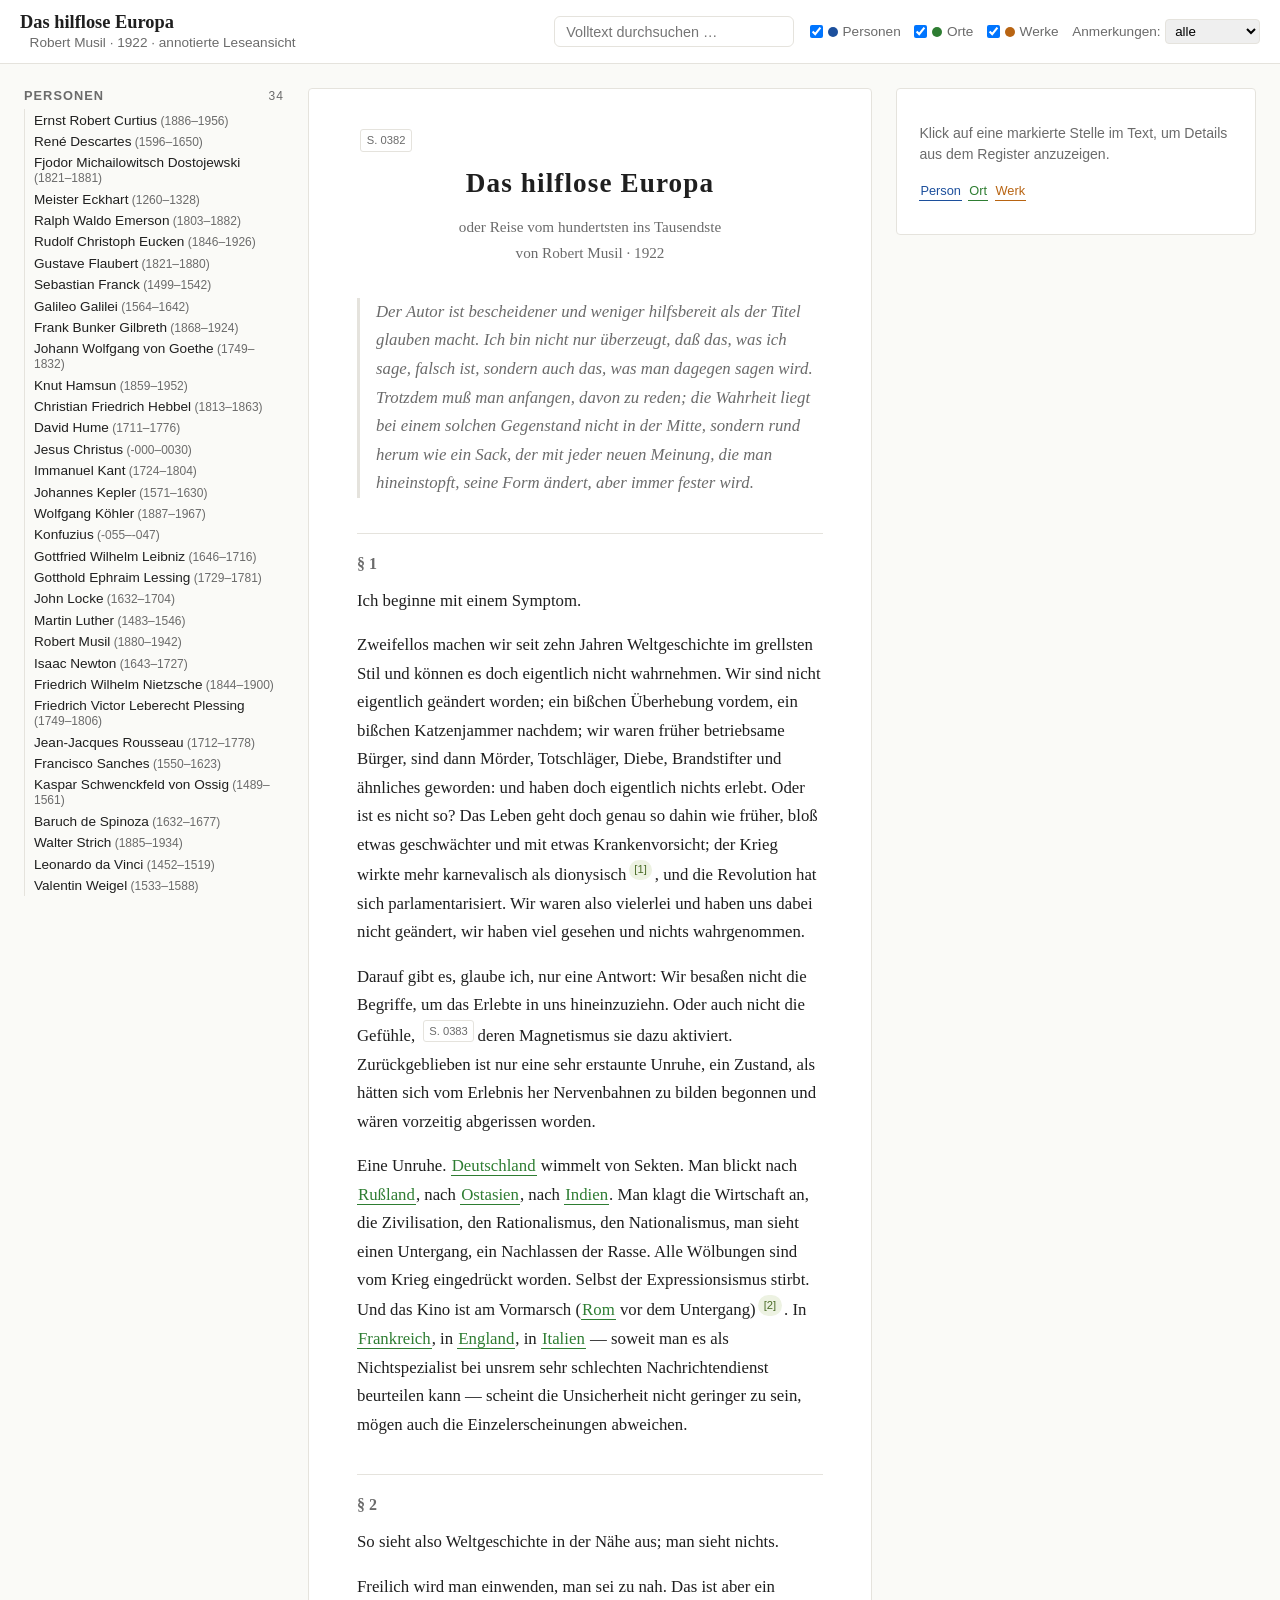
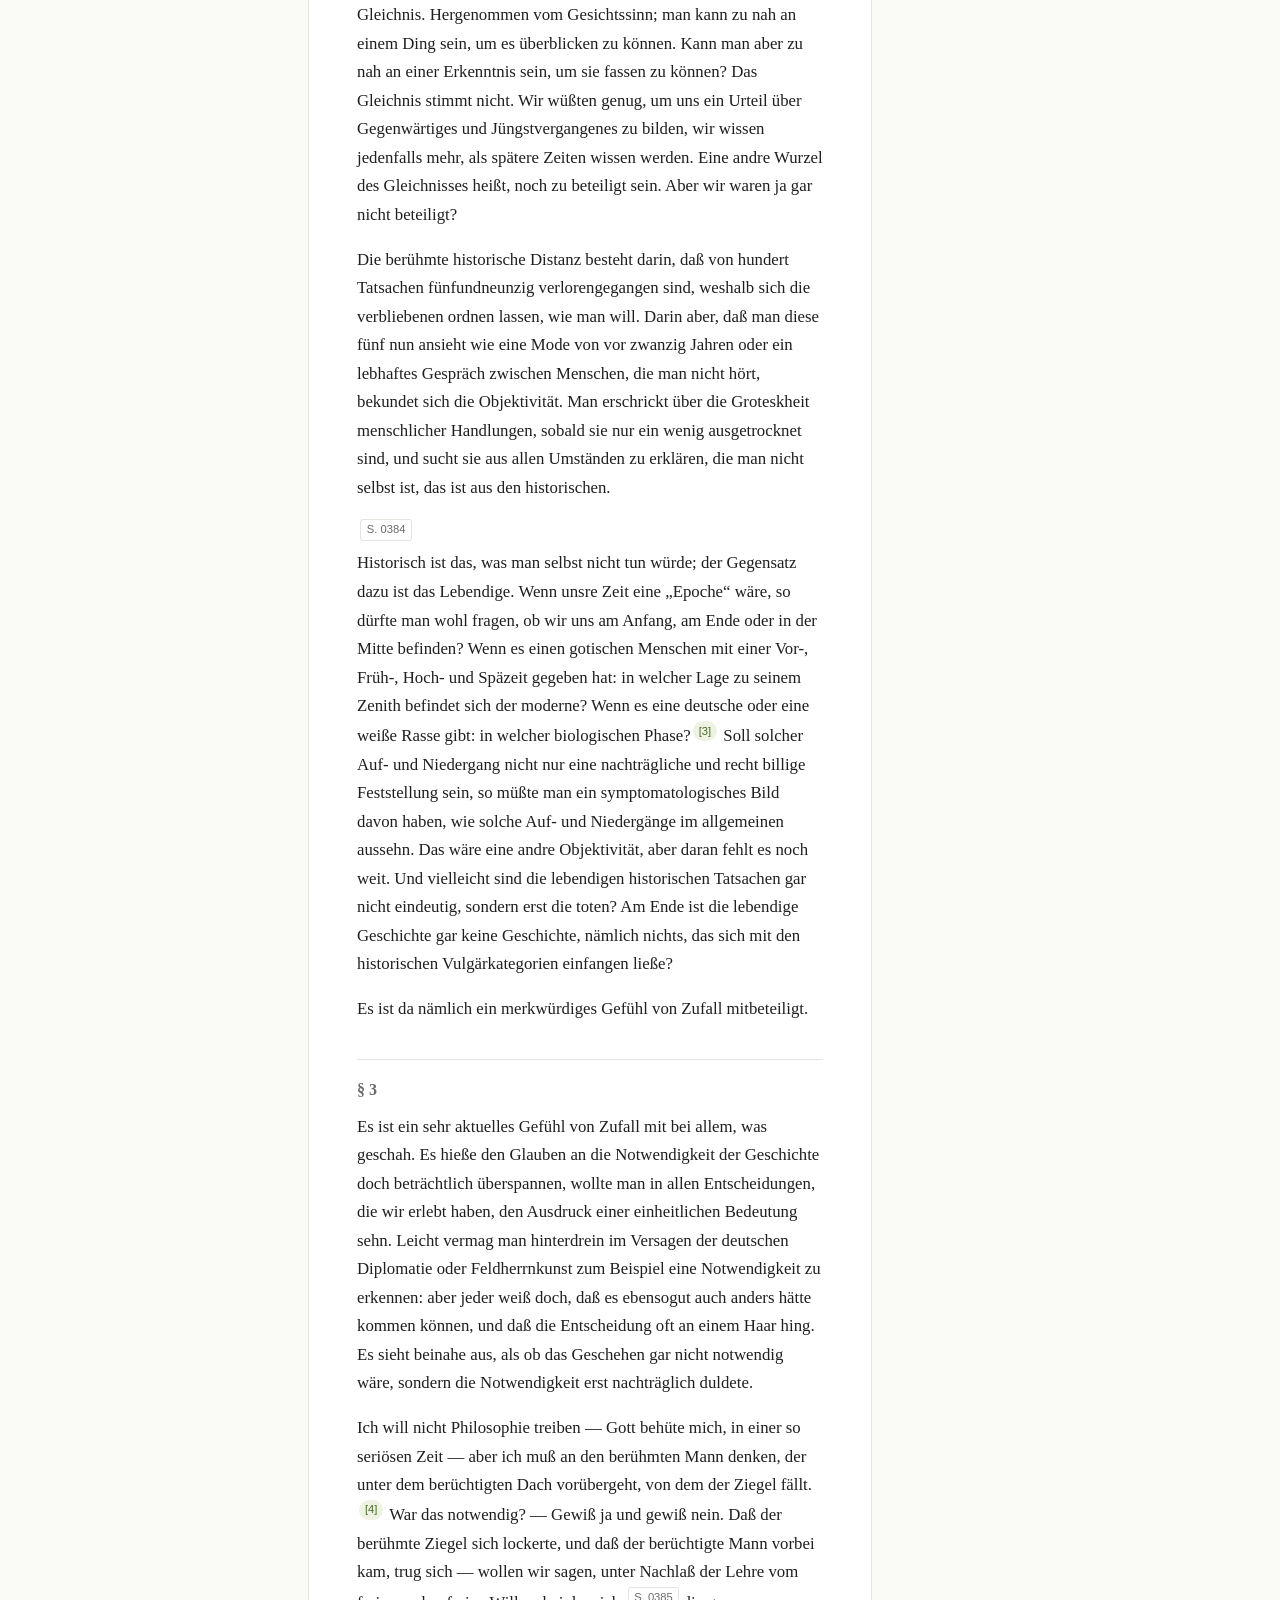
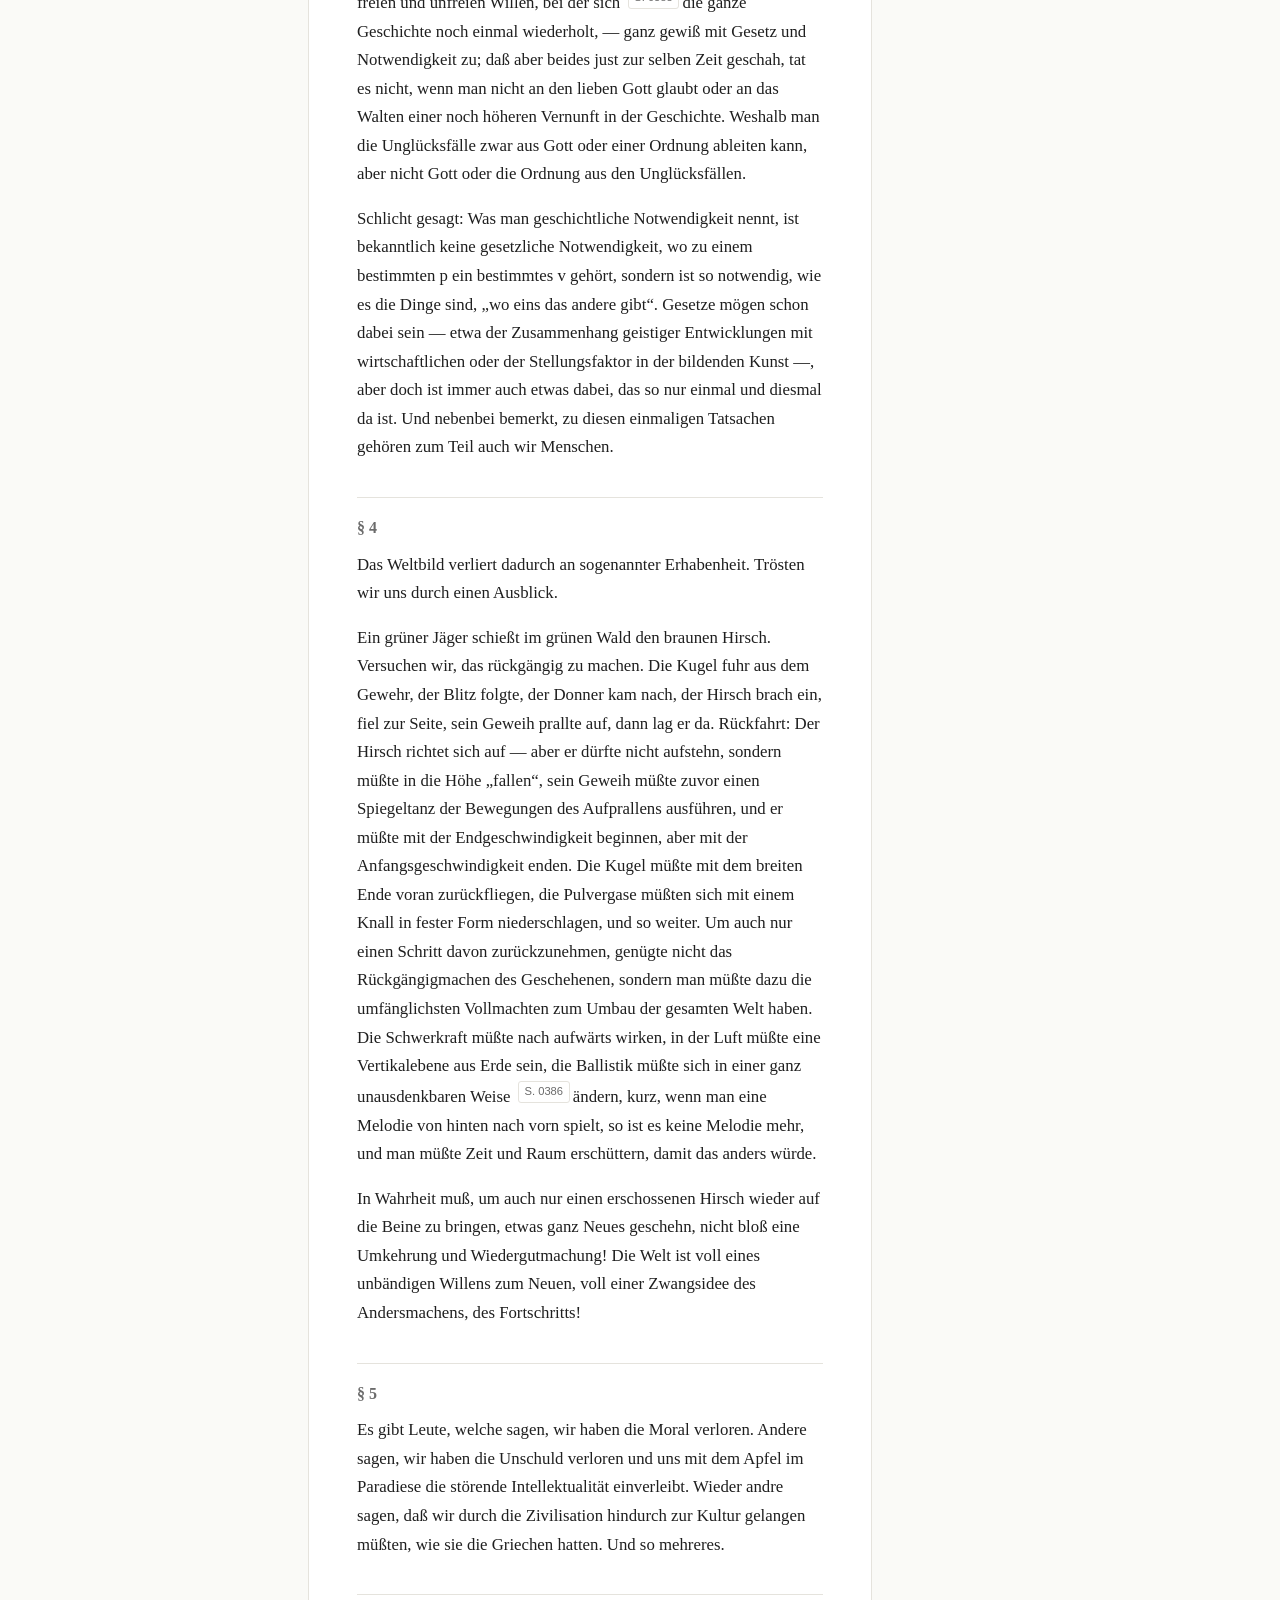
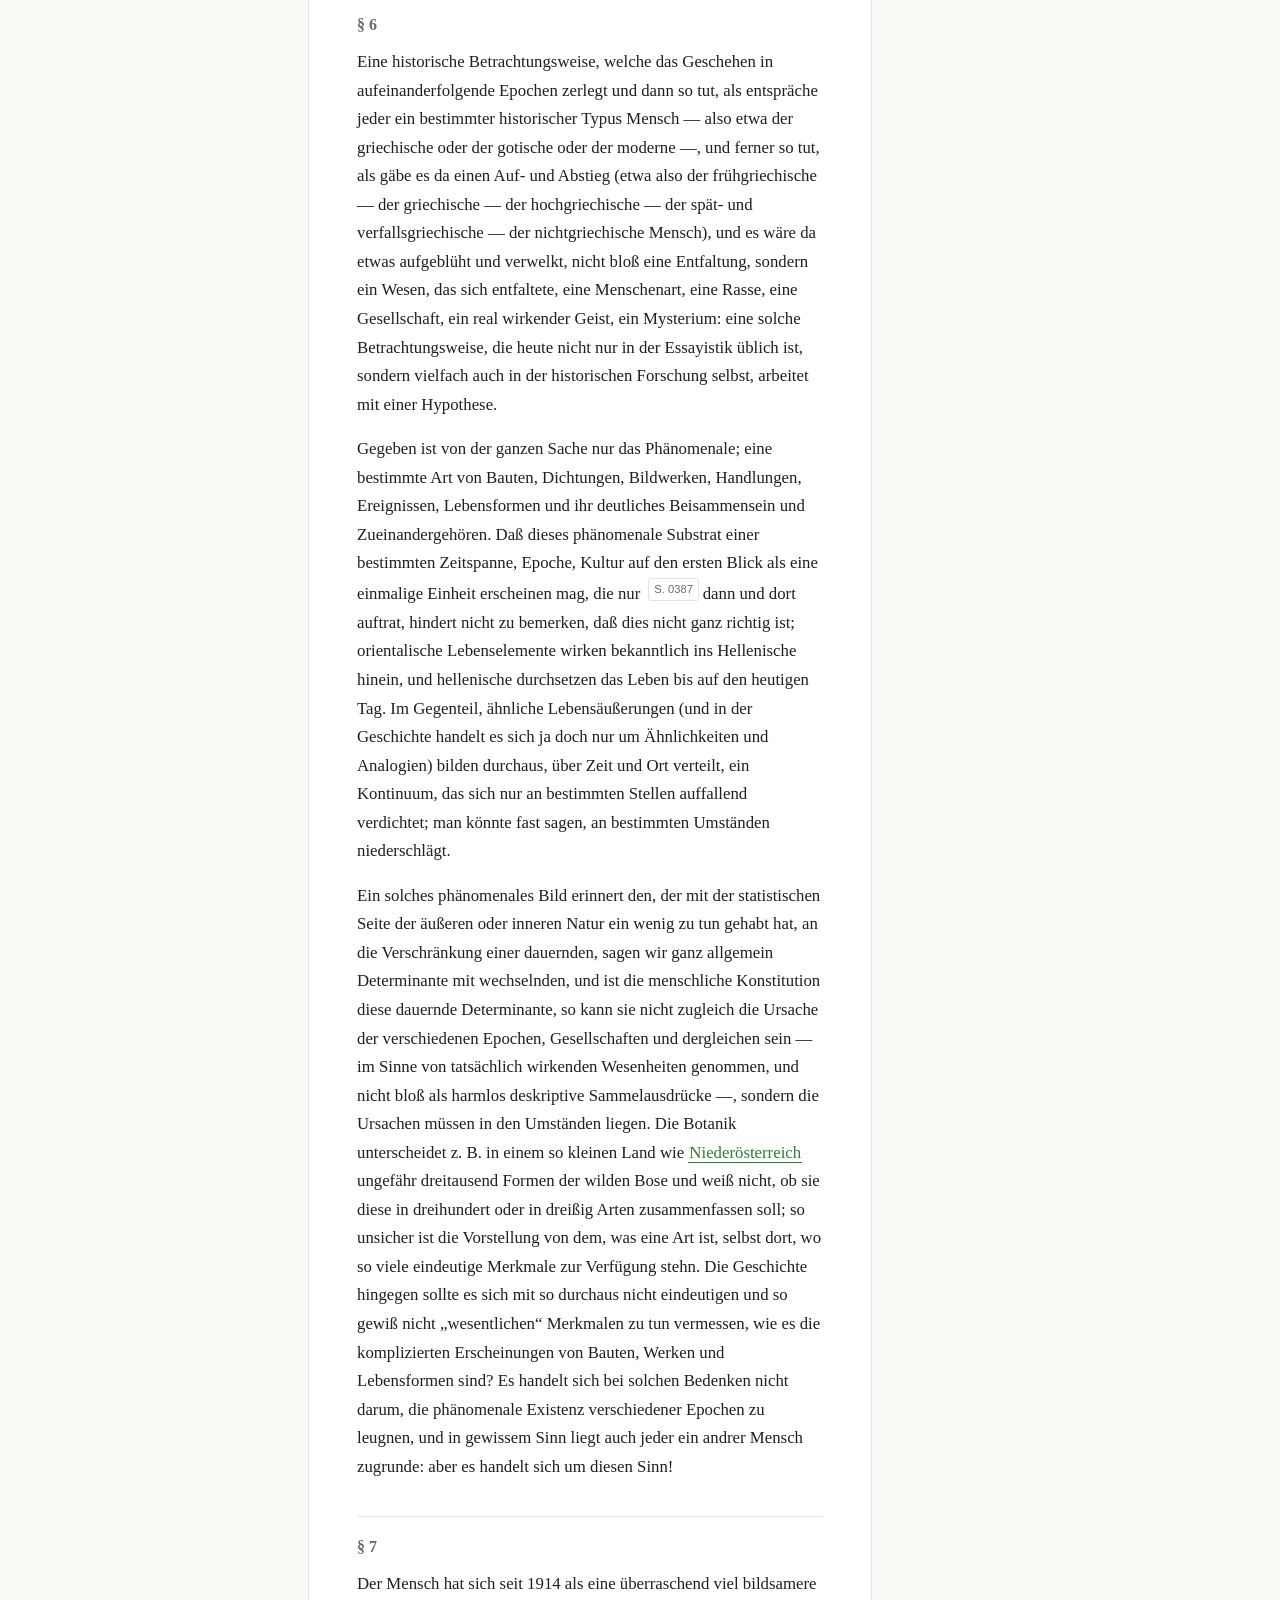
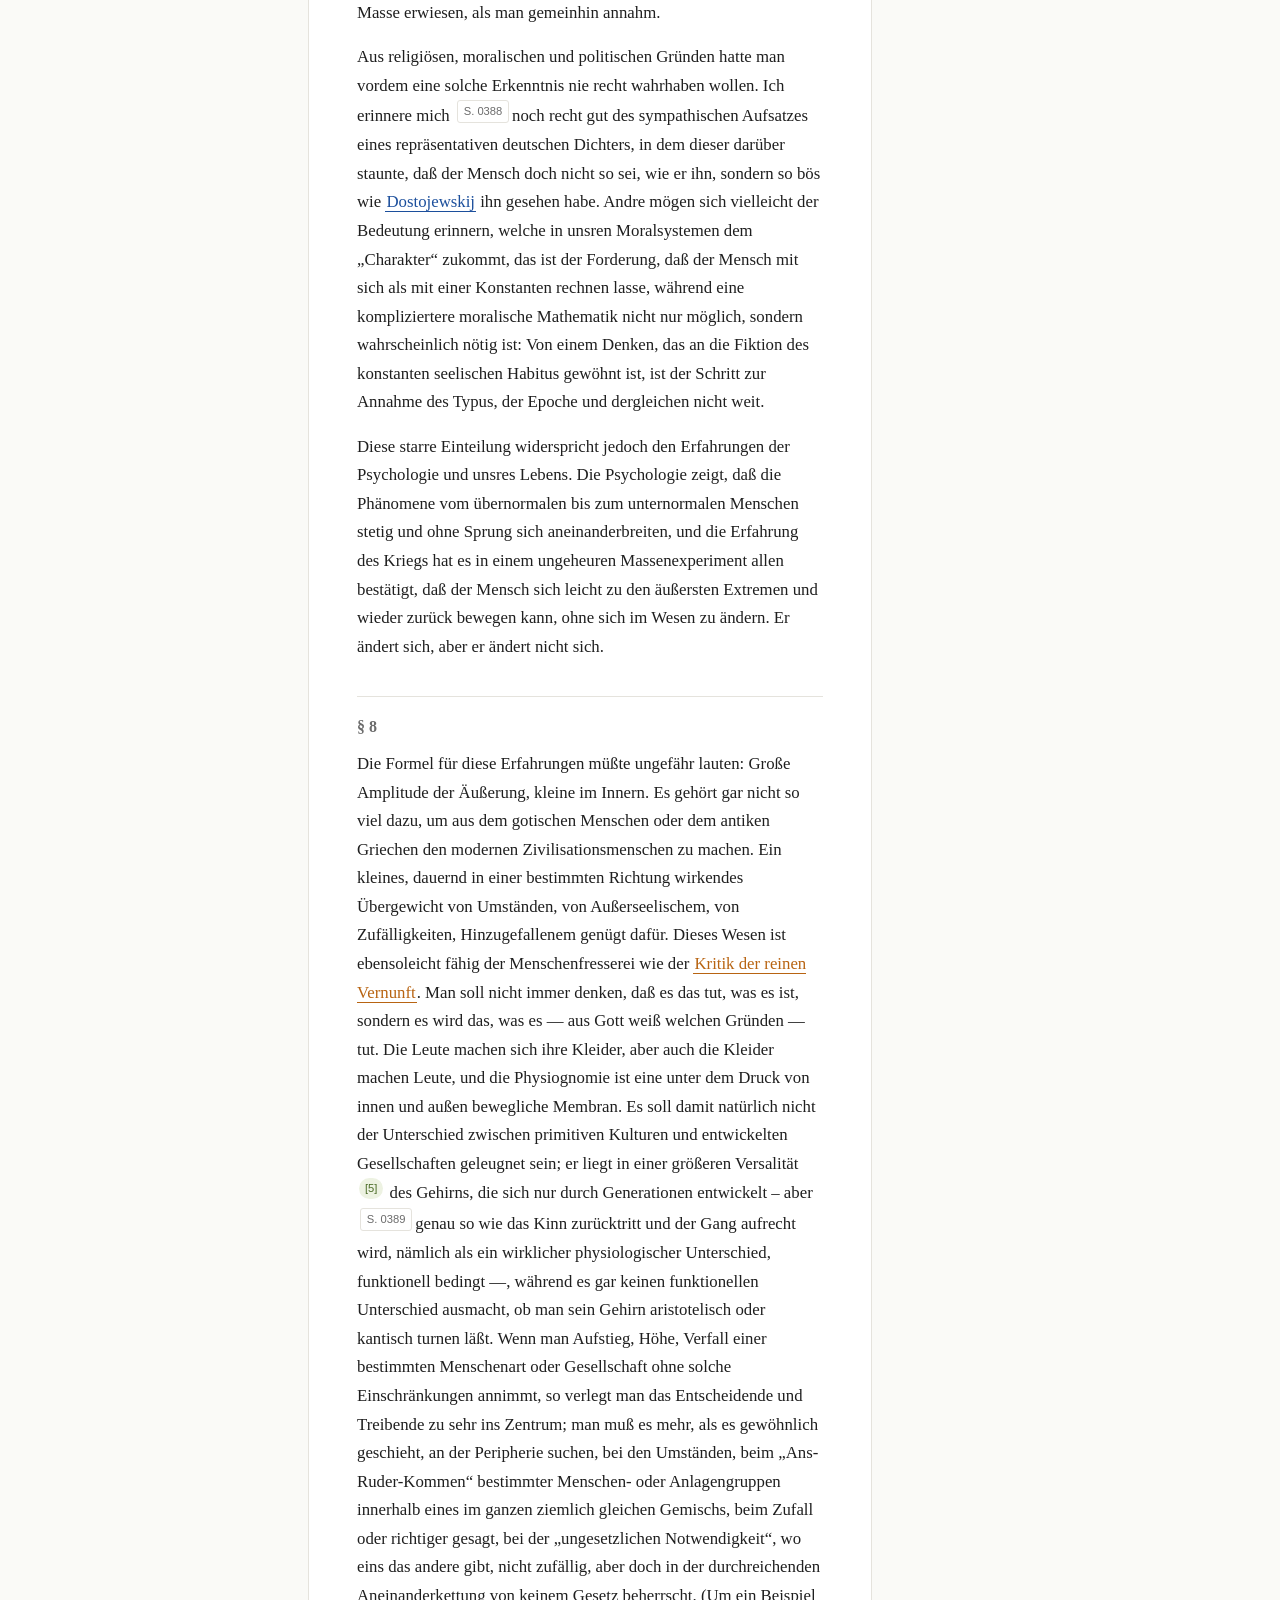
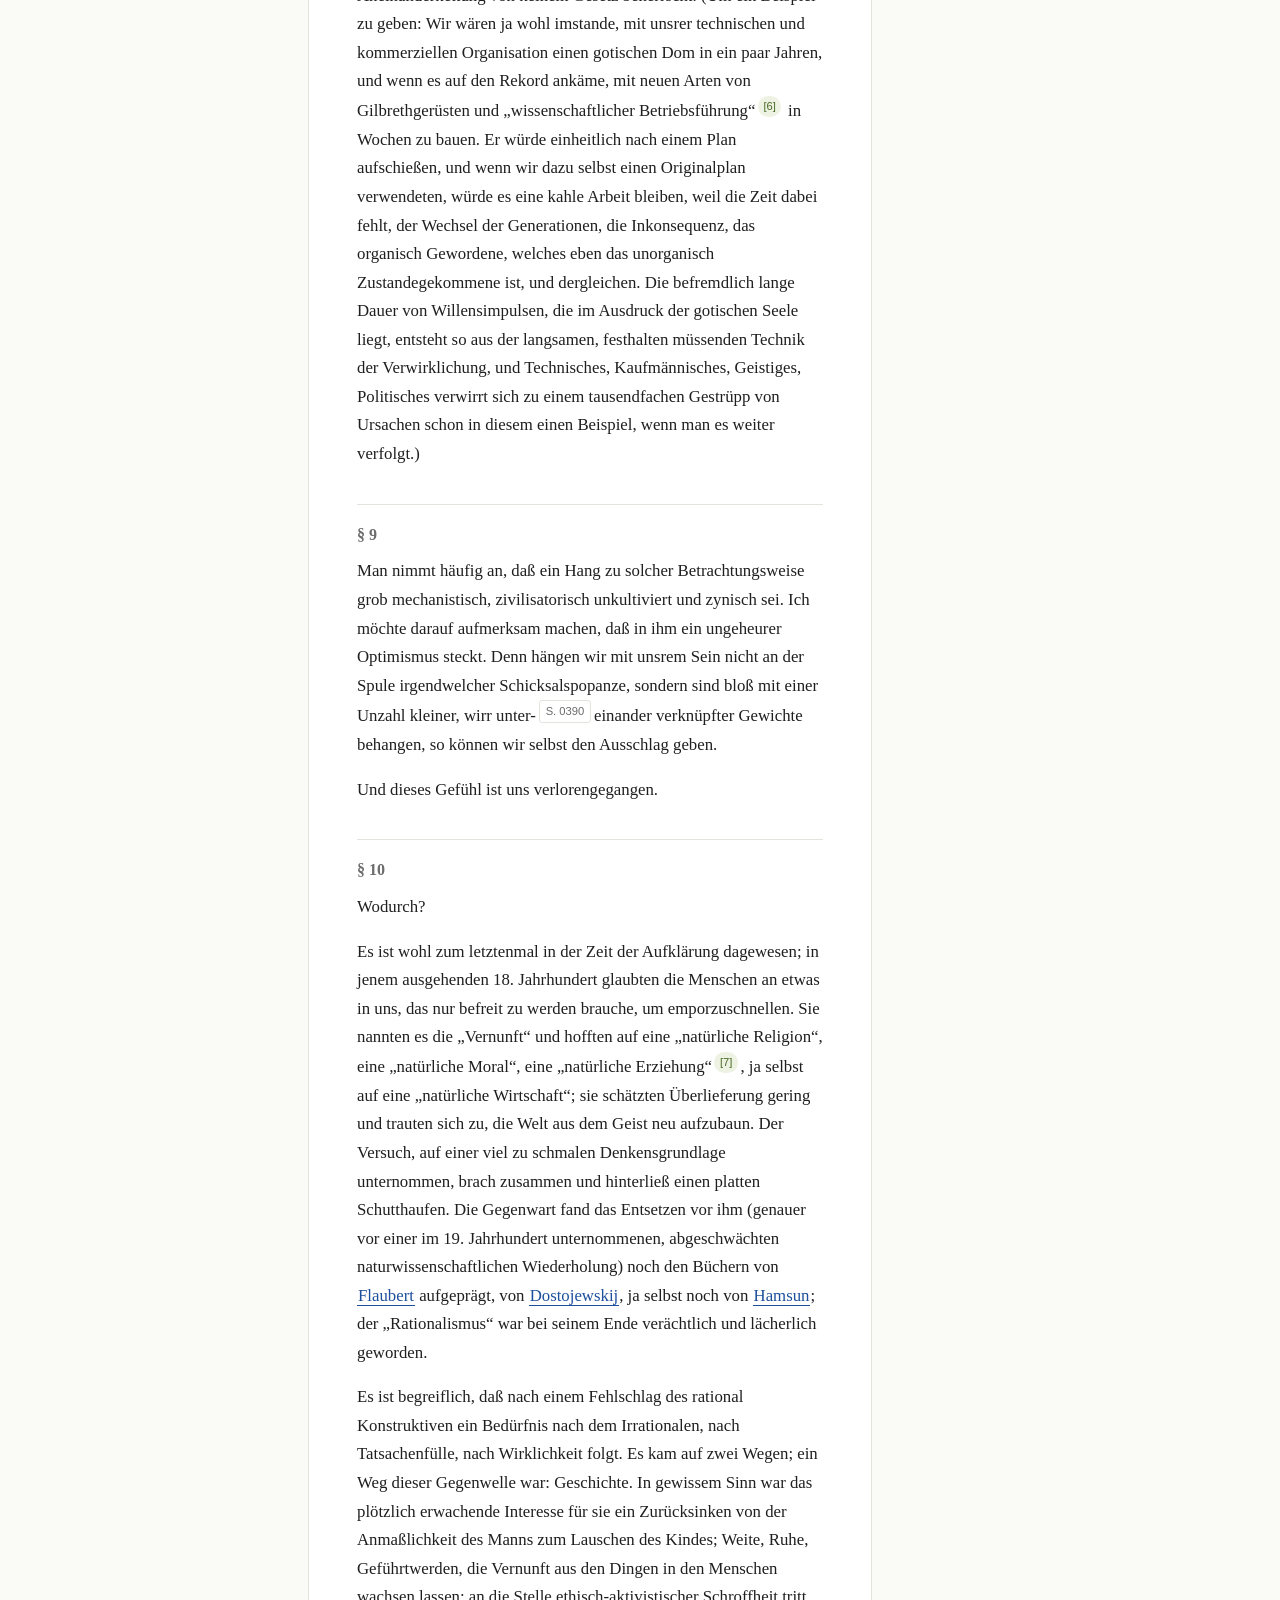
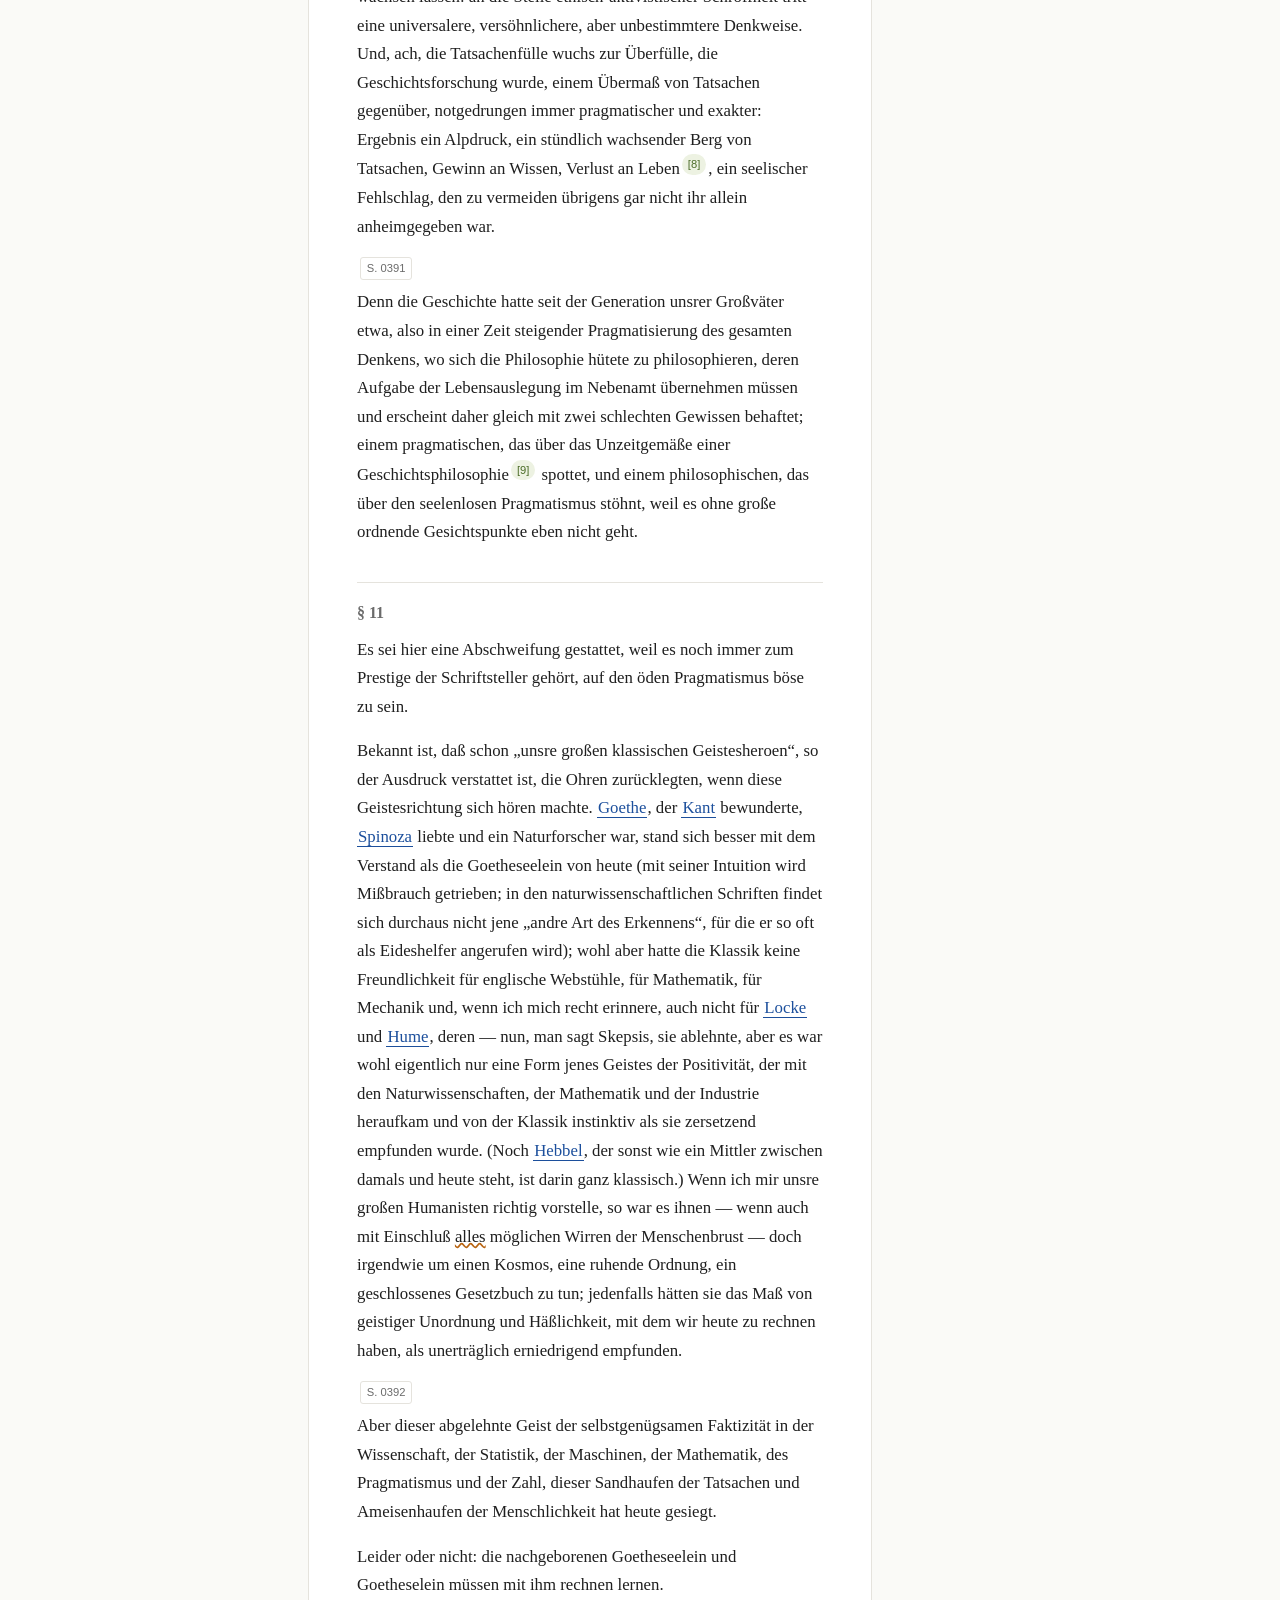
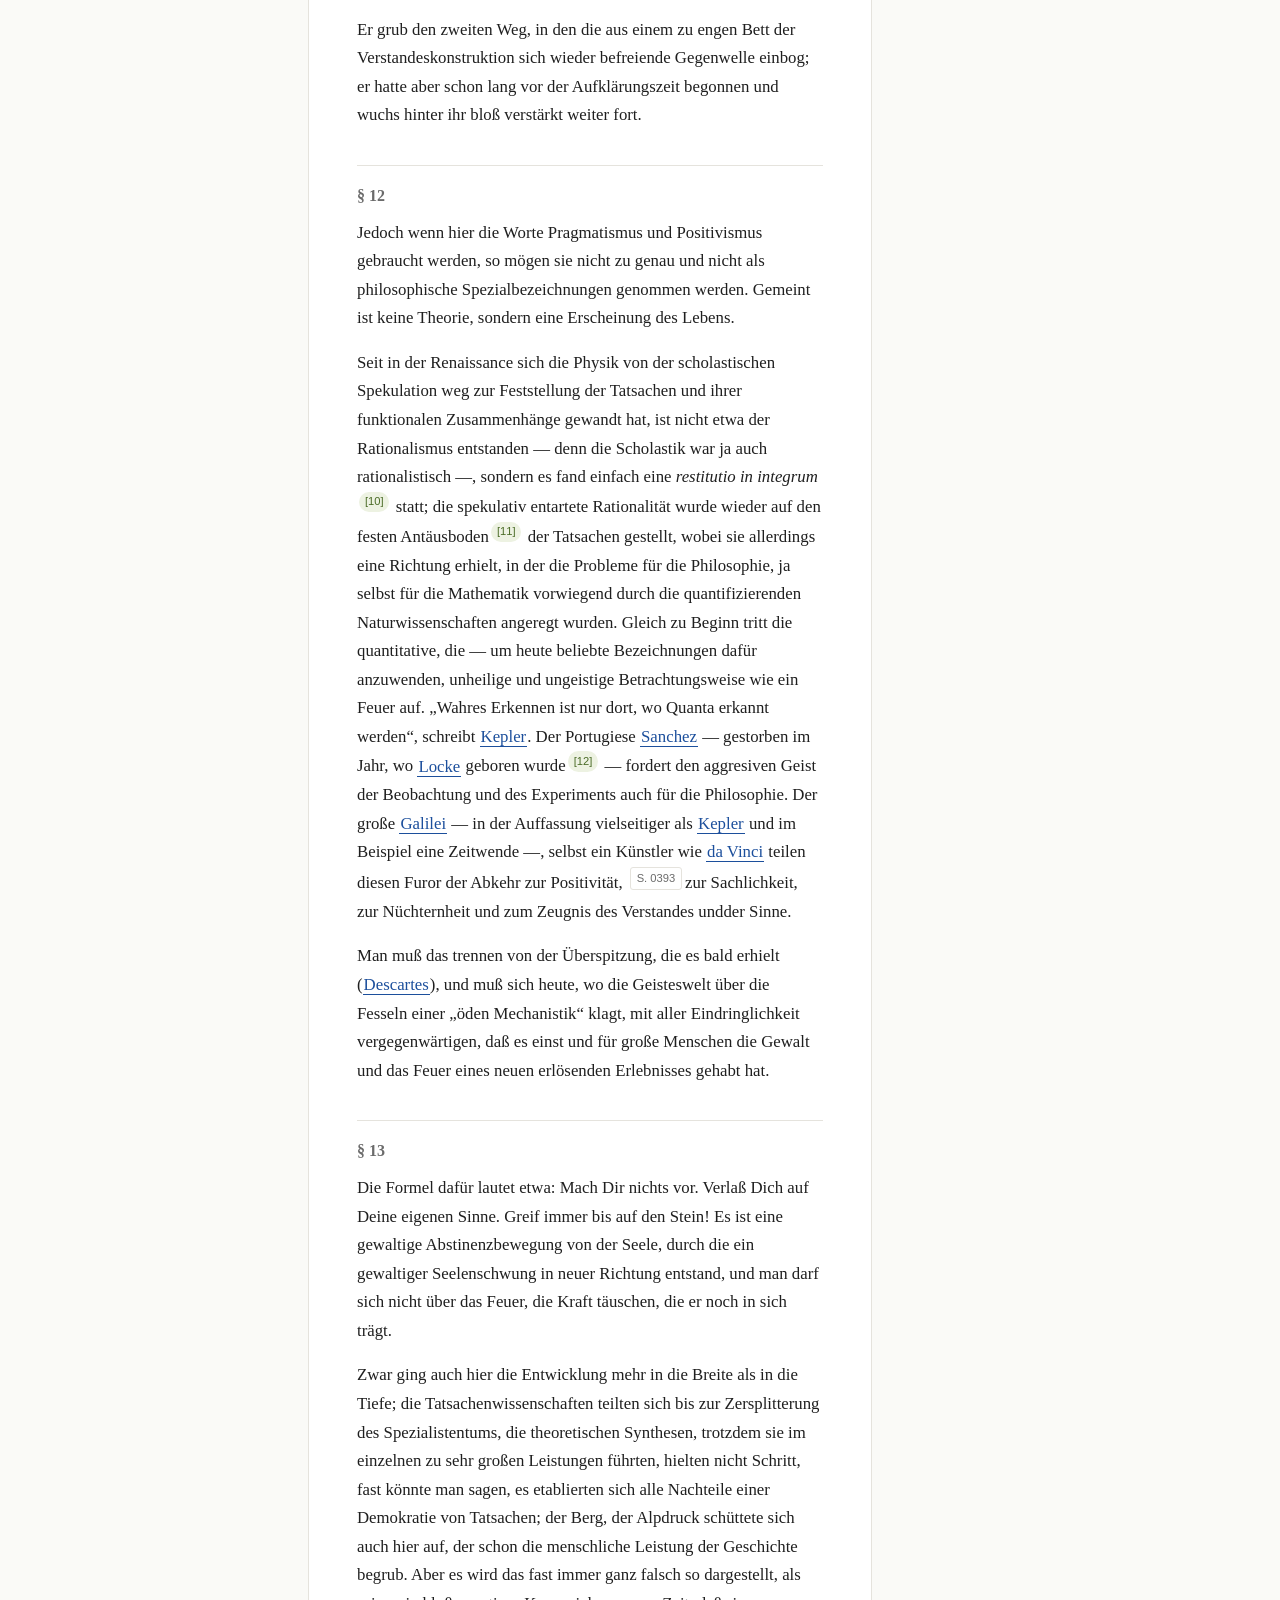
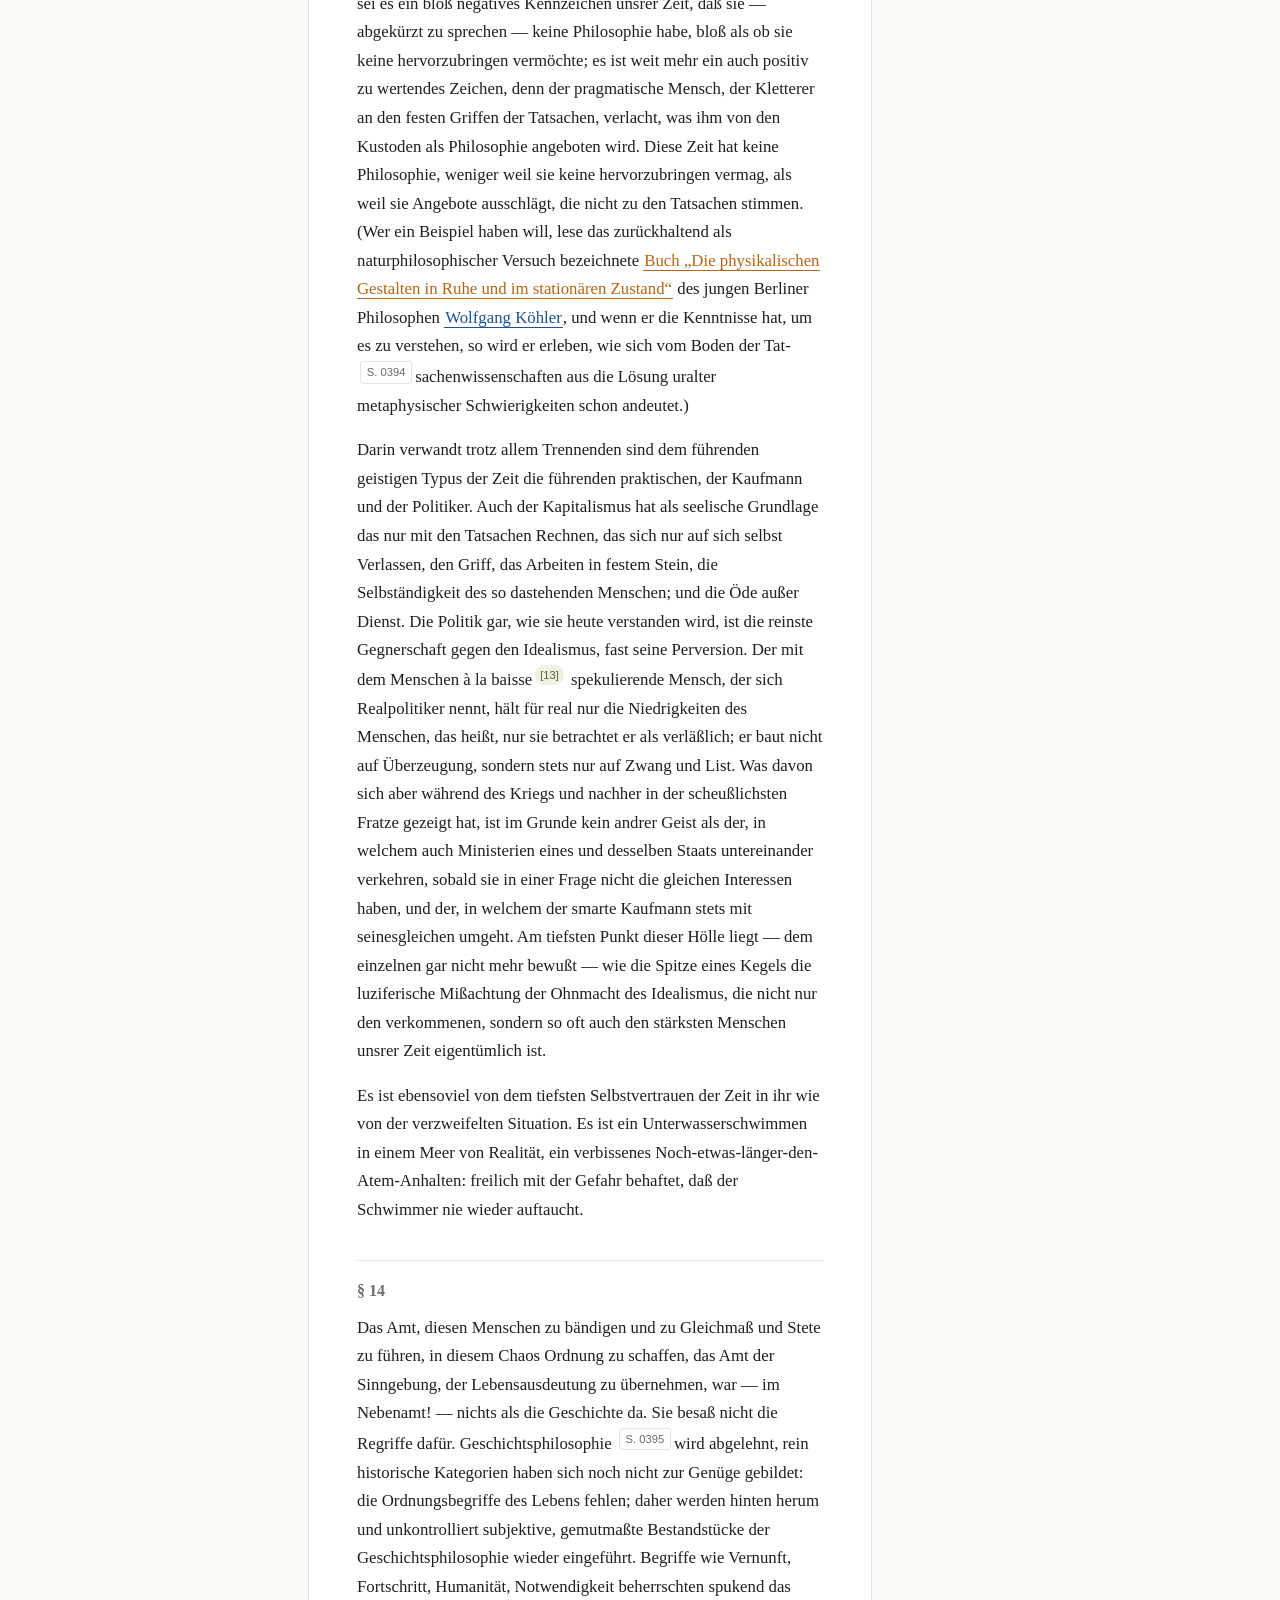
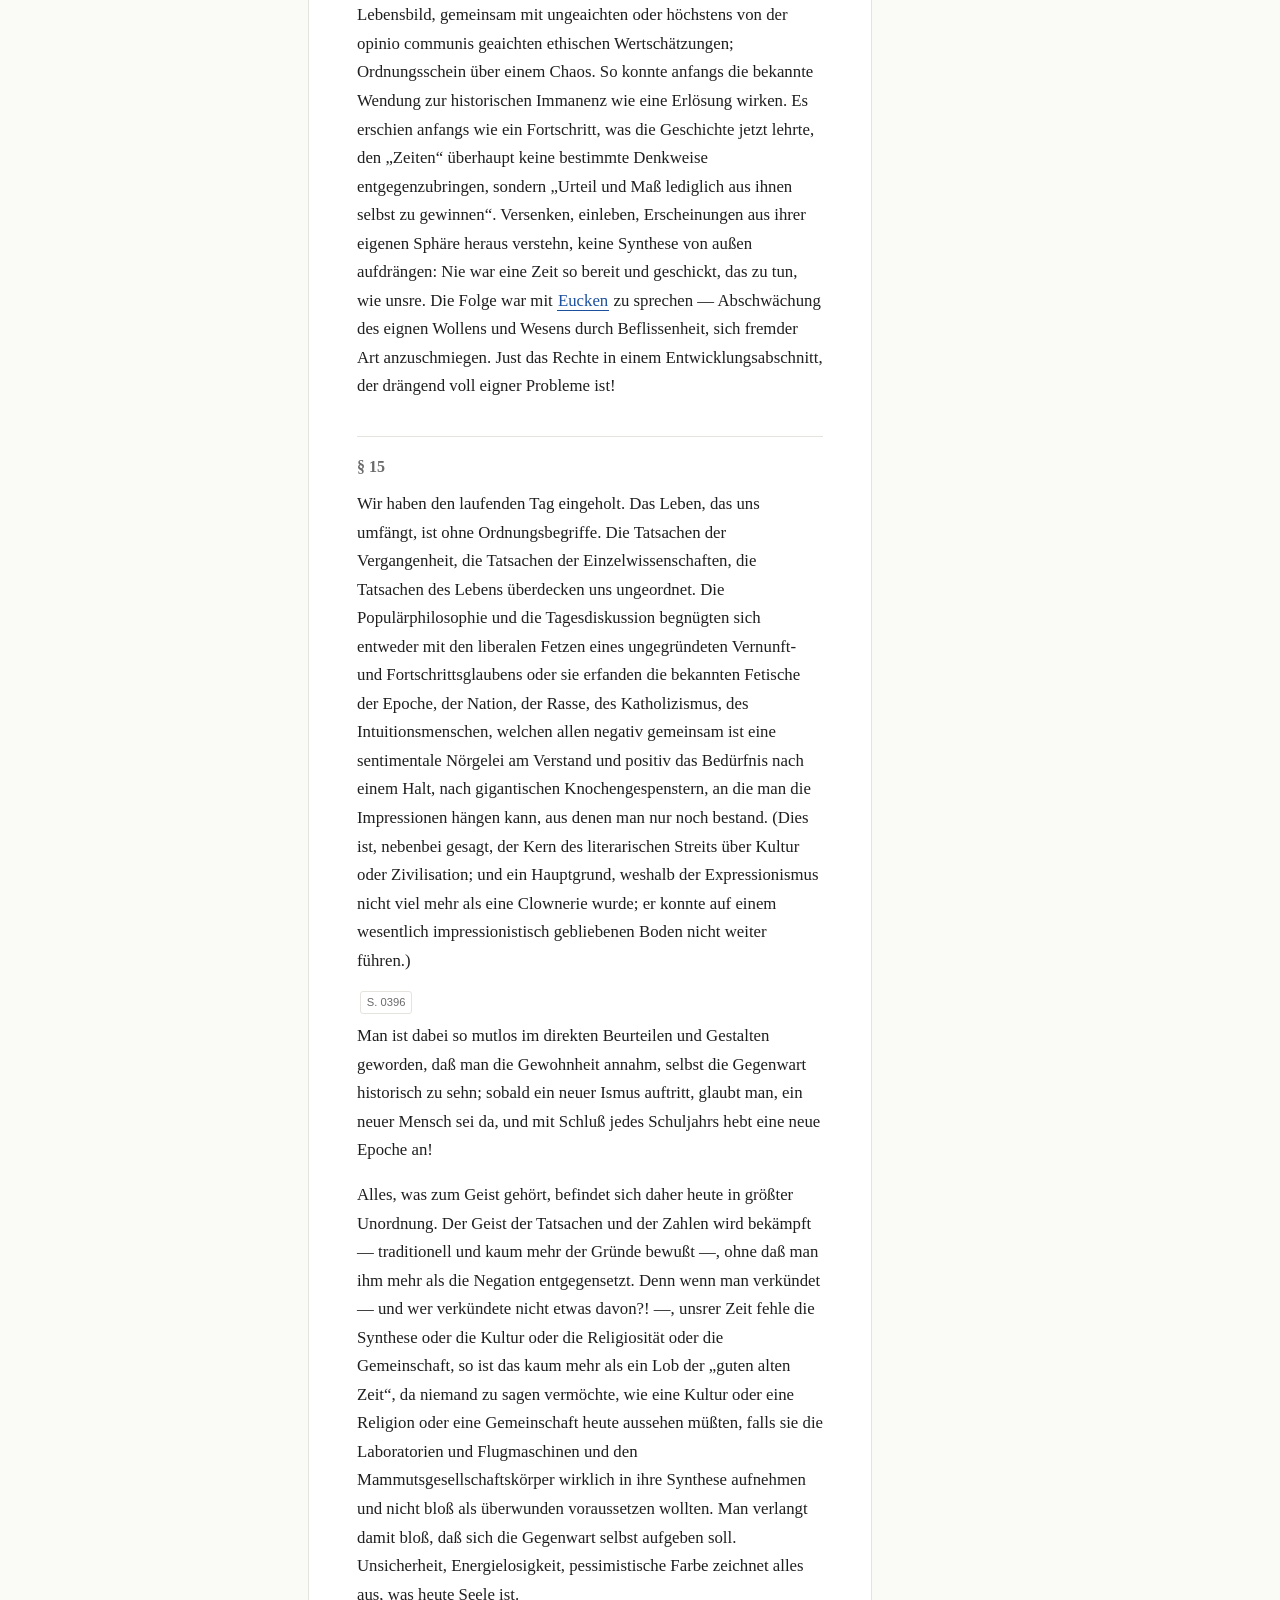
==== viewer/index.html @ d2edabc9 "Add semantic annotation layer, register, viewer and Pages setup - TEI: add standOff with listPerson " ====
<!DOCTYPE html>
<html lang="de">
<head>
  <meta charset="UTF-8" />
  <meta name="viewport" content="width=device-width, initial-scale=1.0" />
  <title>Robert Musil – Das hilflose Europa (annotierte Leseansicht)</title>
  <link rel="stylesheet" href="viewer.css" />
</head>
<body>
  <header class="topbar">
    <div class="topbar-left">
      <h1>Das hilflose Europa</h1>
      <span class="subtitle">Robert Musil · 1922 · annotierte Leseansicht</span>
    </div>
    <div class="topbar-right">
      <input type="search" id="search" placeholder="Volltext durchsuchen …" />
      <div class="filters">
        <label class="filter"><input type="checkbox" data-filter="person" checked /> <span class="dot person"></span> Personen</label>
        <label class="filter"><input type="checkbox" data-filter="place" checked /> <span class="dot place"></span> Orte</label>
        <label class="filter"><input type="checkbox" data-filter="bibl" checked /> <span class="dot bibl"></span> Werke</label>
        <label class="filter notes"><span>Anmerkungen:</span>
          <select id="note-filter">
            <option value="all">alle</option>
            <option value="ak">nur ak</option>
            <option value="claude">nur claude</option>
            <option value="none">keine</option>
          </select>
        </label>
      </div>
    </div>
  </header>

  <main>
    <aside class="index" id="index">
      <div class="index-section">
        <h2 data-toggle="persons">Personen <span class="count" id="count-persons">–</span></h2>
        <ul id="list-persons"></ul>
      </div>
      <div class="index-section">
        <h2 data-toggle="places">Orte <span class="count" id="count-places">–</span></h2>
        <ul id="list-places"></ul>
      </div>
      <div class="index-section">
        <h2 data-toggle="bibls">Werke <span class="count" id="count-bibls">–</span></h2>
        <ul id="list-bibls"></ul>
      </div>
    </aside>

    <article id="reading" class="reading">
      <div class="loading">Lade TEI …</div>
    </article>

    <aside class="detail" id="detail">
      <div class="detail-empty">
        <p>Klick auf eine markierte Stelle im Text, um Details aus dem Register anzuzeigen.</p>
        <p class="legend">
          <span class="entity entity-person">Person</span>
          <span class="entity entity-place">Ort</span>
          <span class="entity entity-bibl">Werk</span>
        </p>
      </div>
    </aside>
  </main>

  <div id="tooltip" class="tooltip" hidden></div>

  <script src="viewer.js"></script>
</body>
</html>
---- viewer/viewer.css ----
:root {
  --bg: #fafaf7;
  --paper: #ffffff;
  --ink: #1f1f1f;
  --muted: #6b6b6b;
  --rule: #e5e3dd;
  --accent: #2b3a55;

  --person: #1c4f9c;
  --person-bg: #e8efff;
  --place: #2e7d32;
  --place-bg: #e8f5e9;
  --bibl: #b86412;
  --bibl-bg: #fff3e0;

  --note-ak: #6b4226;
  --note-claude: #4a6b26;

  --serif: "Iowan Old Style", "Charter", "Source Serif Pro", "Cambria", Georgia, serif;
  --sans: -apple-system, BlinkMacSystemFont, "Inter", "Segoe UI", Roboto, sans-serif;
}

* { box-sizing: border-box; }

html, body { margin: 0; padding: 0; height: 100%; background: var(--bg); color: var(--ink); font-family: var(--serif); }

/* ─── Top bar ──────────────────────────────────────────── */
.topbar {
  position: sticky;
  top: 0;
  z-index: 10;
  display: flex;
  justify-content: space-between;
  align-items: center;
  gap: 1rem;
  padding: 0.75rem 1.25rem;
  background: var(--paper);
  border-bottom: 1px solid var(--rule);
  font-family: var(--sans);
  flex-wrap: wrap;
}
.topbar h1 { font-family: var(--serif); font-size: 1.15rem; margin: 0; font-weight: 600; }
.topbar .subtitle { color: var(--muted); font-size: 0.85rem; margin-left: 0.6rem; }
.topbar-right { display: flex; gap: 1rem; align-items: center; flex-wrap: wrap; }
#search {
  padding: 0.4rem 0.7rem;
  border: 1px solid var(--rule);
  border-radius: 6px;
  font-size: 0.9rem;
  min-width: 240px;
  font-family: var(--sans);
}
.filters { display: flex; gap: 0.85rem; align-items: center; font-size: 0.85rem; color: var(--muted); }
.filter { display: inline-flex; gap: 0.3rem; align-items: center; cursor: pointer; }
.filter input { margin: 0; }
.filter.notes select { font-family: var(--sans); padding: 0.2rem 0.3rem; border: 1px solid var(--rule); border-radius: 4px; }
.dot { display: inline-block; width: 10px; height: 10px; border-radius: 50%; }
.dot.person { background: var(--person); }
.dot.place { background: var(--place); }
.dot.bibl { background: var(--bibl); }

/* ─── Layout ───────────────────────────────────────────── */
main {
  display: grid;
  grid-template-columns: minmax(220px, 260px) minmax(0, 1fr) minmax(280px, 360px);
  gap: 1.5rem;
  padding: 1.5rem;
  max-width: 1500px;
  margin: 0 auto;
  align-items: start;
}

@media (max-width: 1100px) {
  main { grid-template-columns: 220px minmax(0, 1fr); }
  .detail { grid-column: span 2; }
}
@media (max-width: 720px) {
  main { grid-template-columns: 1fr; }
  .index, .detail { grid-column: 1; }
}

/* ─── Index sidebar ────────────────────────────────────── */
.index { position: sticky; top: 4rem; max-height: calc(100vh - 5rem); overflow-y: auto; font-family: var(--sans); font-size: 0.85rem; }
.index-section { margin-bottom: 1rem; }
.index-section h2 {
  font-size: 0.8rem;
  text-transform: uppercase;
  letter-spacing: 0.08em;
  color: var(--muted);
  margin: 0 0 0.4rem 0;
  cursor: pointer;
  user-select: none;
  display: flex;
  justify-content: space-between;
  align-items: center;
}
.index-section h2 .count { color: var(--muted); font-weight: 400; font-size: 0.75rem; }
.index-section ul {
  list-style: none;
  padding: 0;
  margin: 0;
  border-left: 1px solid var(--rule);
}
.index-section li {
  padding: 0.2rem 0.5rem;
  cursor: pointer;
  color: var(--ink);
  border-left: 2px solid transparent;
  margin-left: -1px;
}
.index-section li:hover { background: rgba(0,0,0,0.04); }
.index-section li.active { border-left-color: var(--accent); background: rgba(43,58,85,0.06); }
.index-section li .meta { color: var(--muted); font-size: 0.75rem; }
.index-section.collapsed ul { display: none; }

/* ─── Reading column ───────────────────────────────────── */
.reading {
  background: var(--paper);
  padding: 2.5rem 3rem 3rem;
  border: 1px solid var(--rule);
  border-radius: 4px;
  line-height: 1.7;
  font-size: 1.05rem;
  position: relative;
}
.reading h2.tei-head {
  font-family: var(--serif);
  font-weight: 600;
  font-size: 1rem;
  color: var(--muted);
  margin: 2.2rem 0 0.6rem 0;
  border-top: 1px solid var(--rule);
  padding-top: 1rem;
}
.reading h1.tei-title {
  font-size: 1.7rem;
  font-weight: 700;
  text-align: center;
  margin: 0 0 2rem 0;
  letter-spacing: 0.04em;
}
.reading h1.tei-title small {
  display: block;
  font-size: 0.95rem;
  font-weight: 400;
  color: var(--muted);
  margin-top: 0.5rem;
  letter-spacing: normal;
}
.reading .preface {
  font-style: italic;
  color: var(--muted);
  border-left: 3px solid var(--rule);
  padding-left: 1rem;
  margin: 1.5rem 0 2rem;
}
.reading p { margin: 0 0 1rem; }

.reading .pb {
  display: inline-block;
  font-family: var(--sans);
  font-size: 0.7rem;
  color: var(--muted);
  background: transparent;
  border: 1px solid var(--rule);
  border-radius: 3px;
  padding: 0.05rem 0.35rem;
  vertical-align: super;
  text-decoration: none;
  margin: 0 0.2rem;
  cursor: pointer;
  user-select: none;
}
.reading .pb:hover { background: var(--rule); }

.reading .foreign { font-style: italic; }
.reading .sic { text-decoration: underline wavy var(--bibl); text-decoration-skip-ink: none; }
.reading .title { font-style: italic; }

/* Entities */
.entity {
  cursor: pointer;
  border-bottom: 1px solid currentColor;
  padding: 0 1px;
  transition: background-color 0.12s ease;
}
.entity-person { color: var(--person); }
.entity-place { color: var(--place); }
.entity-bibl { color: var(--bibl); }
.entity-person:hover, .entity-person.active { background: var(--person-bg); }
.entity-place:hover, .entity-place.active { background: var(--place-bg); }
.entity-bibl:hover, .entity-bibl.active { background: var(--bibl-bg); }

/* Filter visibility */
.reading.no-person .entity-person { color: inherit; border-bottom: none; cursor: text; }
.reading.no-place .entity-place { color: inherit; border-bottom: none; cursor: text; }
.reading.no-bibl .entity-bibl { color: inherit; border-bottom: none; cursor: text; }

/* Notes */
.reading .note {
  display: inline-block;
  font-family: var(--sans);
  font-size: 0.7rem;
  vertical-align: super;
  margin: 0 0.15rem;
  padding: 0.05rem 0.35rem;
  border-radius: 999px;
  background: var(--rule);
  color: var(--muted);
  cursor: pointer;
  user-select: none;
}
.reading .note[data-resp="ak"] { background: #efe5db; color: var(--note-ak); }
.reading .note[data-resp="#claude"] { background: #edf2e2; color: var(--note-claude); }
.reading.notes-ak .note:not([data-resp="ak"]),
.reading.notes-claude .note:not([data-resp="#claude"]),
.reading.notes-none .note { display: none; }

.note-body {
  display: none;
  background: #fffdf6;
  border-left: 3px solid var(--note-ak);
  padding: 0.6rem 0.8rem;
  margin: 0.4rem 0 0.6rem;
  font-size: 0.92rem;
  font-family: var(--sans);
  line-height: 1.5;
  color: #333;
}
.note-body[data-resp="#claude"] { border-left-color: var(--note-claude); background: #fbfdf6; }
.note-body.open { display: block; }
.note-body .resp-tag { color: var(--muted); font-size: 0.75rem; text-transform: uppercase; letter-spacing: 0.05em; margin-bottom: 0.3rem; }

/* Search highlight */
.reading mark.match { background: #fff3a3; padding: 0 1px; border-radius: 2px; }

/* Active scroll target highlight */
.reading .target-flash {
  animation: flash 1.6s ease-out;
}
@keyframes flash {
  0% { background: #fff3a3; }
  100% { background: transparent; }
}

/* ─── Detail sidebar ───────────────────────────────────── */
.detail {
  position: sticky;
  top: 4rem;
  max-height: calc(100vh - 5rem);
  overflow-y: auto;
  background: var(--paper);
  border: 1px solid var(--rule);
  border-radius: 4px;
  padding: 1.25rem 1.4rem;
  font-family: var(--sans);
  font-size: 0.9rem;
  line-height: 1.5;
}
.detail-empty { color: var(--muted); font-size: 0.88rem; }
.detail-empty .legend { display: flex; gap: 0.4rem; flex-wrap: wrap; margin-top: 1rem; font-size: 0.8rem; }
.detail-empty .legend .entity { cursor: default; }

.detail-header { display: flex; justify-content: space-between; align-items: baseline; margin-bottom: 0.5rem; }
.detail-header h2 { margin: 0; font-size: 1.05rem; font-family: var(--serif); font-weight: 600; }
.detail-header .type-tag {
  font-size: 0.7rem;
  text-transform: uppercase;
  letter-spacing: 0.06em;
  padding: 0.1rem 0.4rem;
  border-radius: 3px;
  font-weight: 500;
}
.detail-header .type-tag.person { background: var(--person-bg); color: var(--person); }
.detail-header .type-tag.place { background: var(--place-bg); color: var(--place); }
.detail-header .type-tag.bibl { background: var(--bibl-bg); color: var(--bibl); }

.detail .lifespan { color: var(--muted); font-size: 0.85rem; margin-bottom: 0.6rem; }
.detail .detail-note { background: #fbf8f0; border-left: 3px solid var(--rule); padding: 0.5rem 0.7rem; margin: 0.6rem 0; font-size: 0.88rem; }
.detail .detail-note.cert-medium { border-left-color: #c98a35; background: #fef5e6; }
.detail .detail-note.cert-medium::before {
  content: "⚠️ Identifikation unsicher · ";
  color: #a06420;
  font-weight: 600;
  font-size: 0.78rem;
}

.detail .ids { list-style: none; padding: 0; margin: 0.7rem 0 0; }
.detail .ids li { margin: 0.25rem 0; }
.detail .ids a {
  color: var(--accent);
  text-decoration: none;
  border-bottom: 1px dotted var(--accent);
}
.detail .ids a:hover { border-bottom-style: solid; }
.detail .ids .id-type {
  display: inline-block;
  min-width: 70px;
  font-size: 0.72rem;
  text-transform: uppercase;
  letter-spacing: 0.06em;
  color: var(--muted);
  font-weight: 500;
}
.detail .ids .cert-medium::after { content: " ?"; color: #a06420; }

.detail .mentions { margin-top: 1rem; padding-top: 0.8rem; border-top: 1px solid var(--rule); }
.detail .mentions h3 { font-size: 0.78rem; text-transform: uppercase; letter-spacing: 0.06em; color: var(--muted); margin: 0 0 0.4rem 0; font-family: var(--sans); font-weight: 500; }
.detail .mentions ol { padding-left: 1.2rem; margin: 0; font-size: 0.85rem; }
.detail .mentions li { cursor: pointer; padding: 0.15rem 0; color: var(--accent); }
.detail .mentions li:hover { text-decoration: underline; }
.detail .mentions li .snippet { color: var(--ink); font-style: italic; }

/* ─── Tooltip ──────────────────────────────────────────── */
.tooltip {
  position: fixed;
  z-index: 100;
  background: #1f1f1f;
  color: #f5f5f5;
  padding: 0.5rem 0.7rem;
  border-radius: 4px;
  font-family: var(--sans);
  font-size: 0.82rem;
  line-height: 1.4;
  max-width: 320px;
  pointer-events: none;
  box-shadow: 0 6px 24px rgba(0,0,0,0.25);
}
.tooltip .tt-title { font-weight: 600; }
.tooltip .tt-meta { color: #b8b8b8; font-size: 0.75rem; margin-top: 0.1rem; }
.tooltip .tt-note { margin-top: 0.3rem; font-style: italic; color: #ddd; }
.tooltip .tt-hint { margin-top: 0.4rem; font-size: 0.7rem; color: #888; }
.tooltip[hidden] { display: none; }

.loading, .error {
  padding: 2rem;
  text-align: center;
  color: var(--muted);
  font-family: var(--sans);
}
.error { color: #b71c1c; }
.error code { background: #fbe9e7; padding: 0.1rem 0.3rem; border-radius: 3px; }
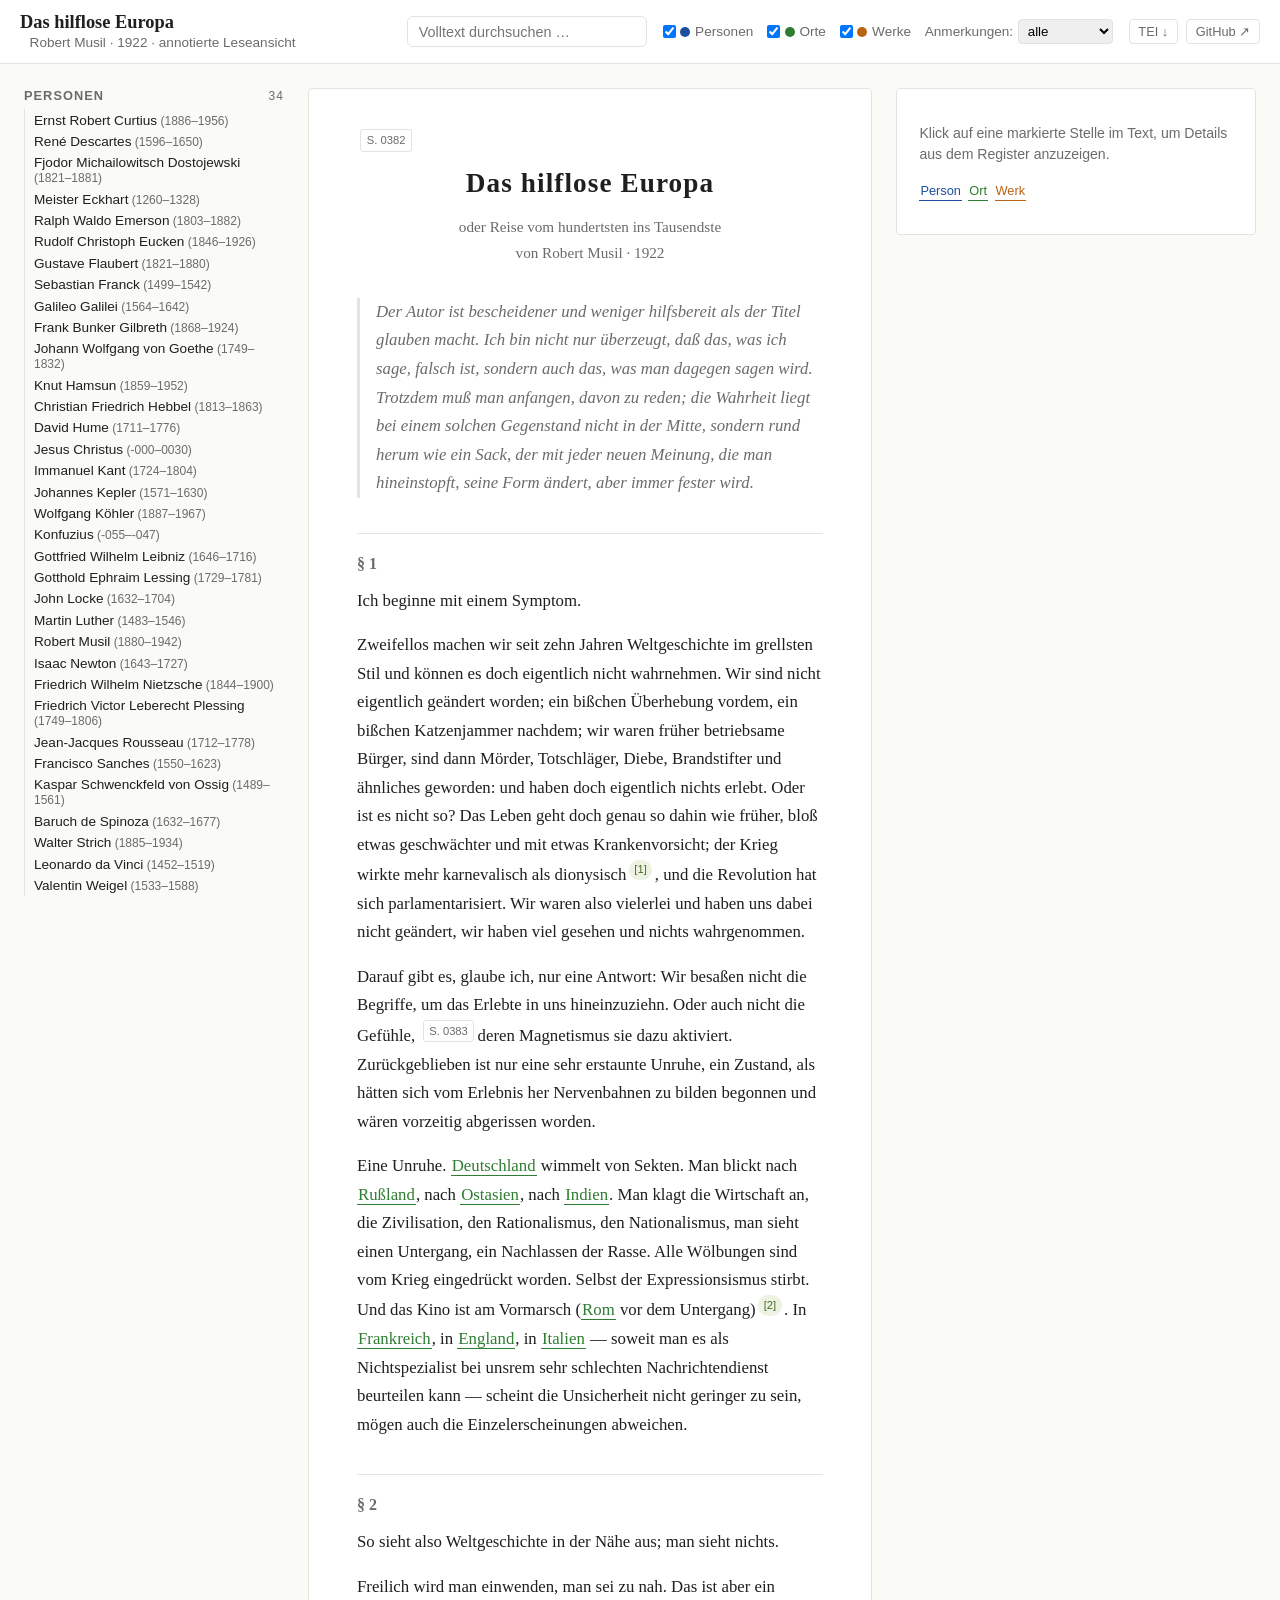
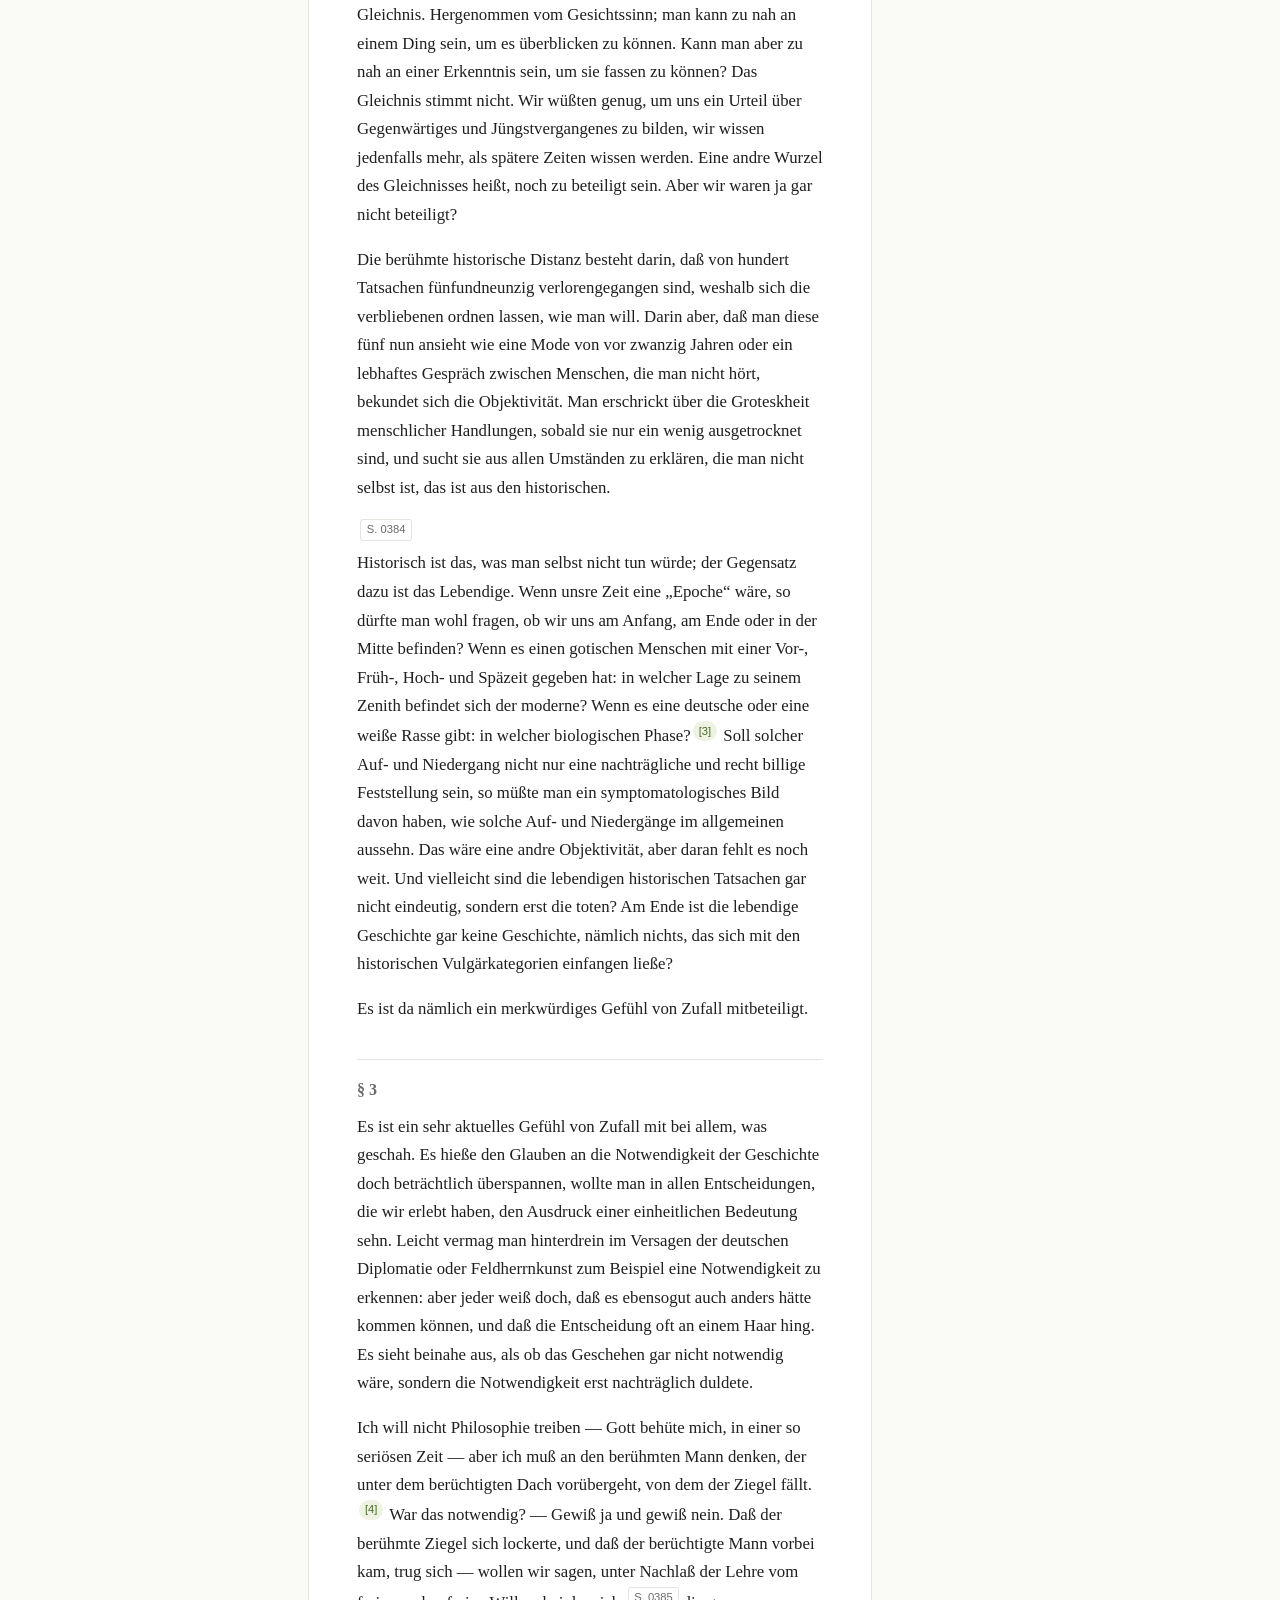
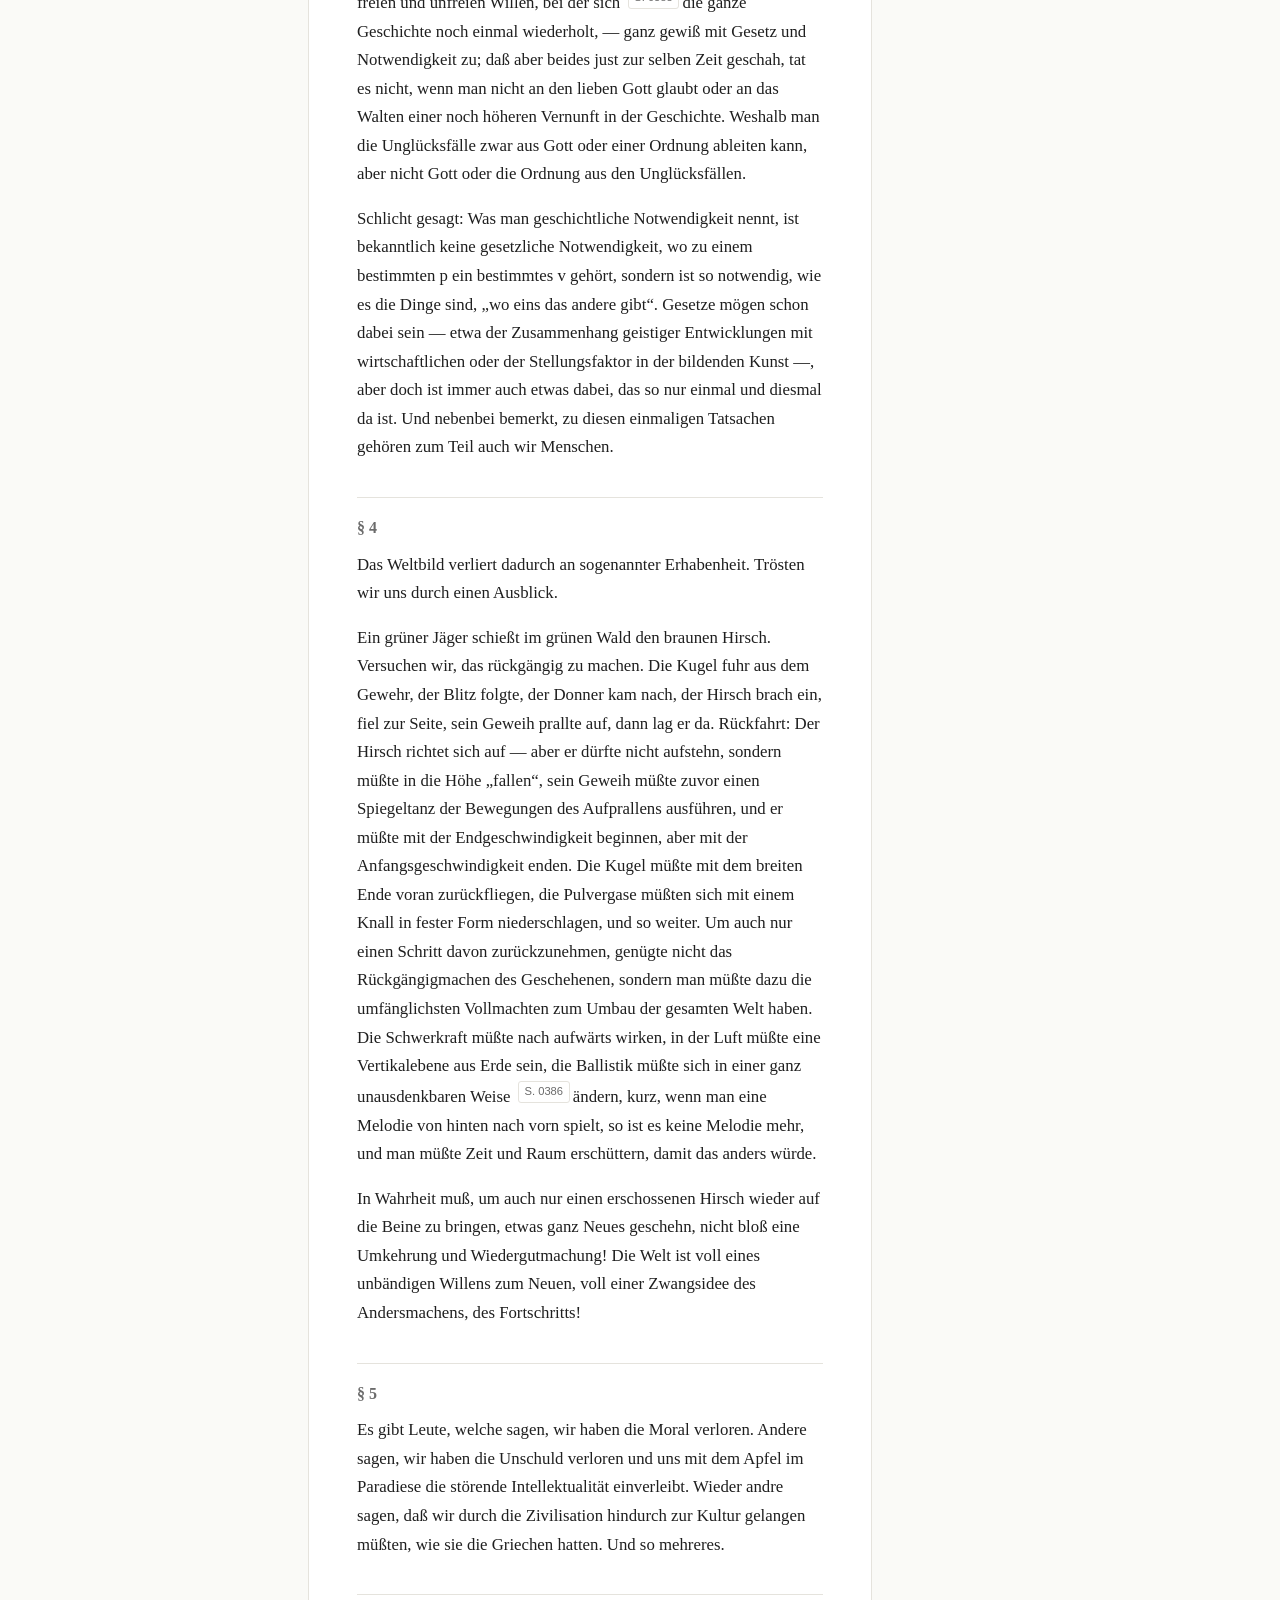
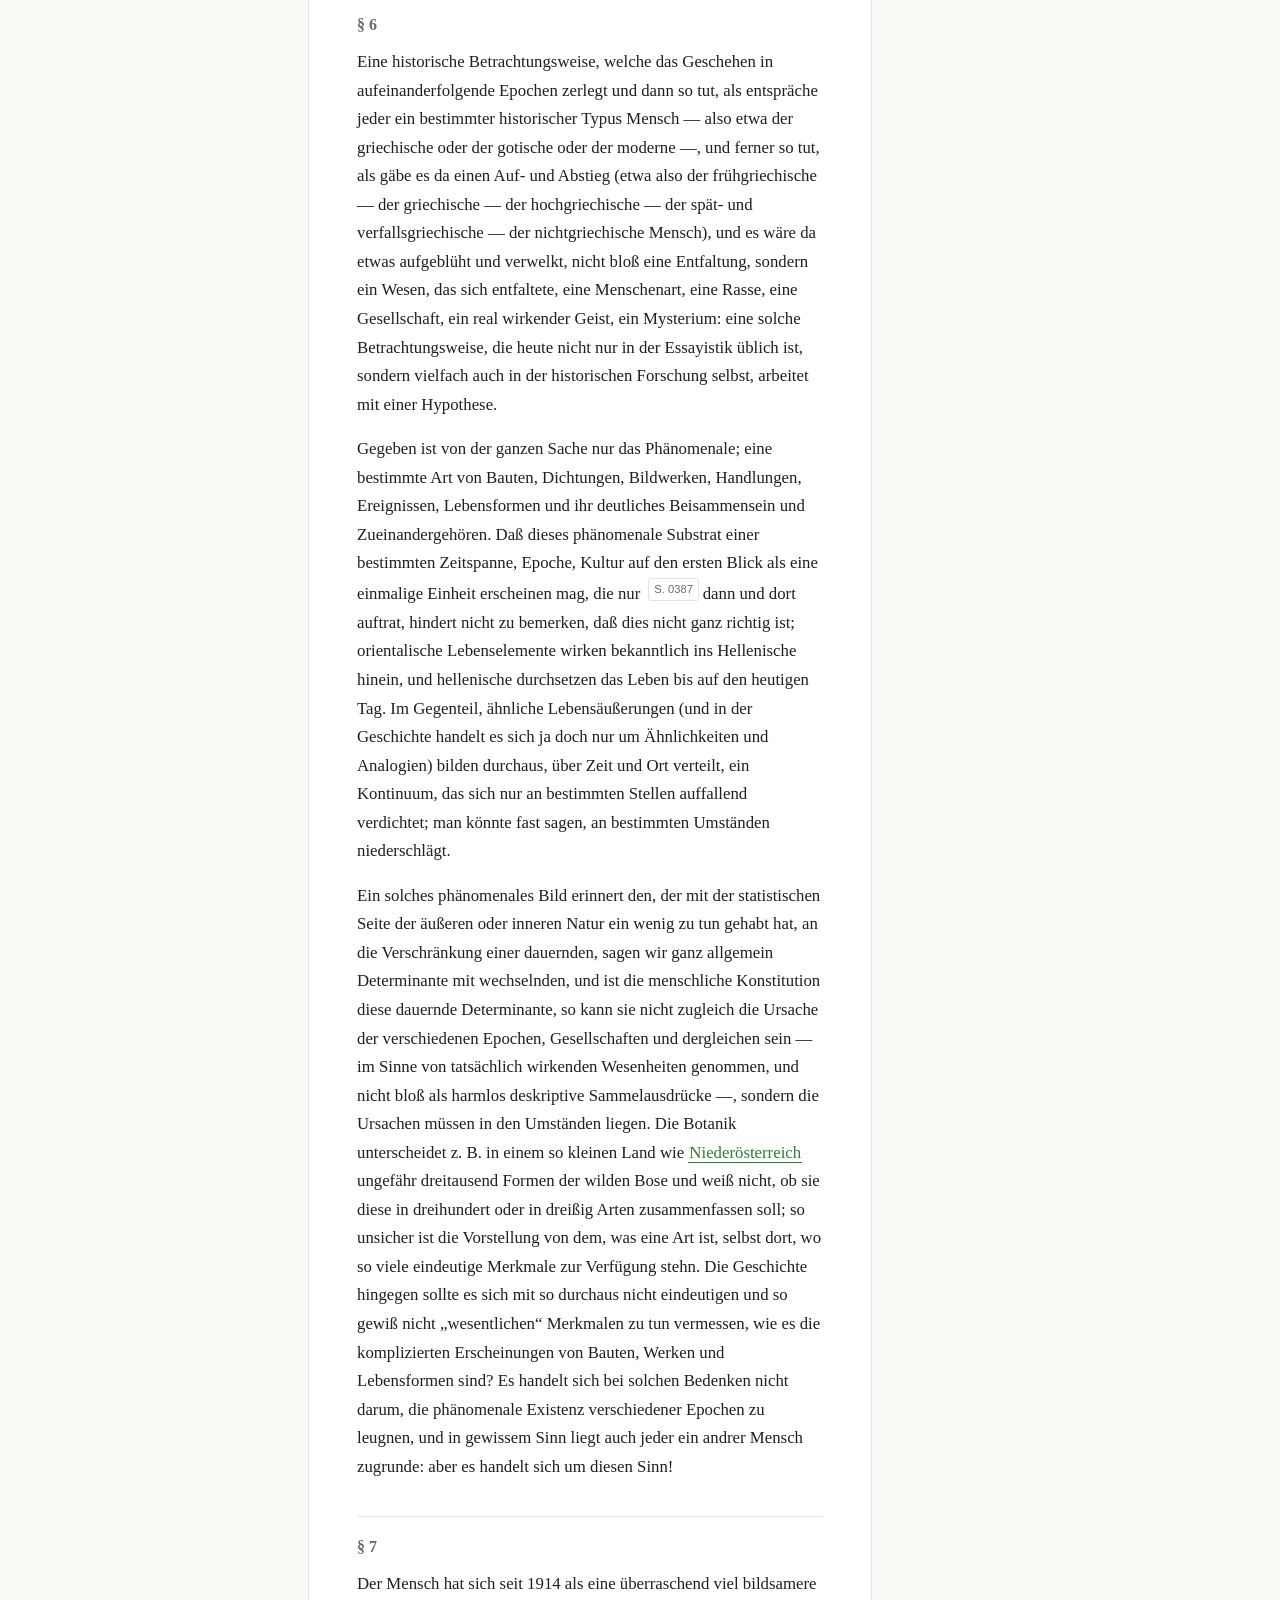
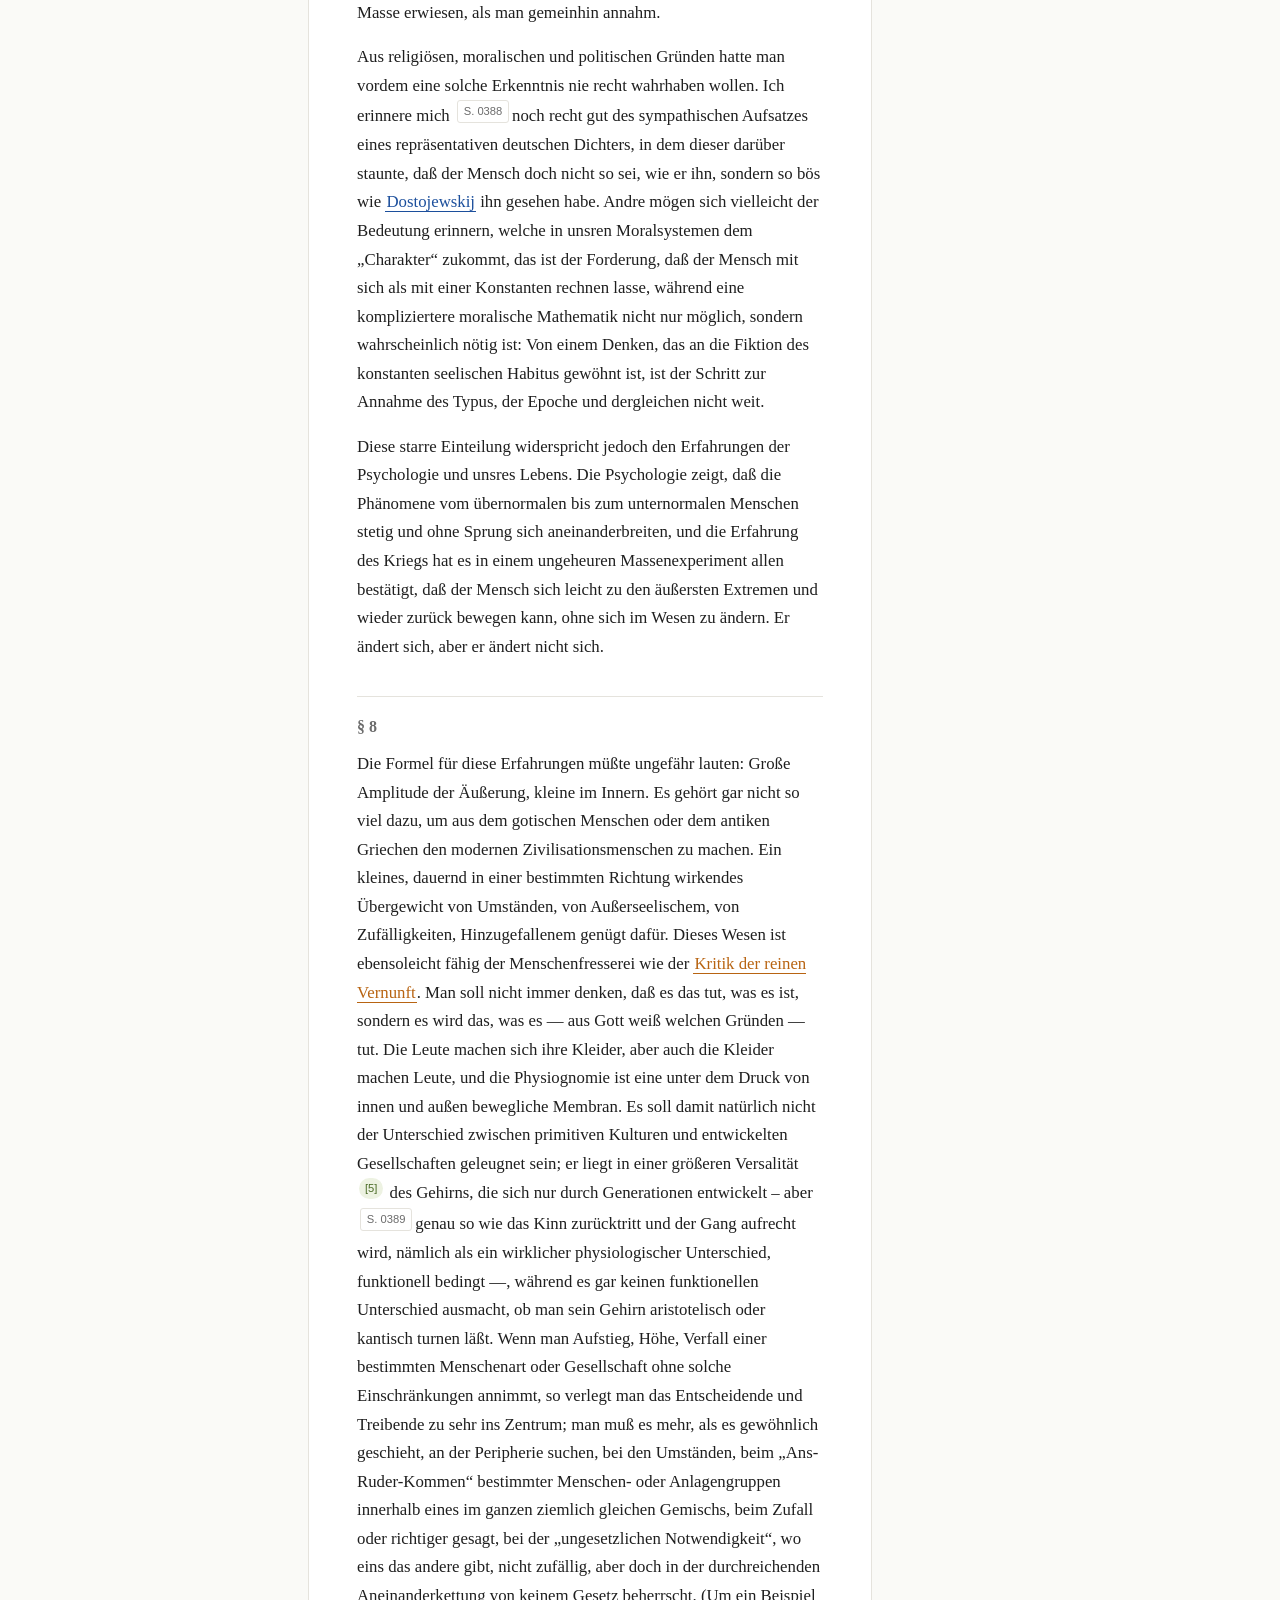
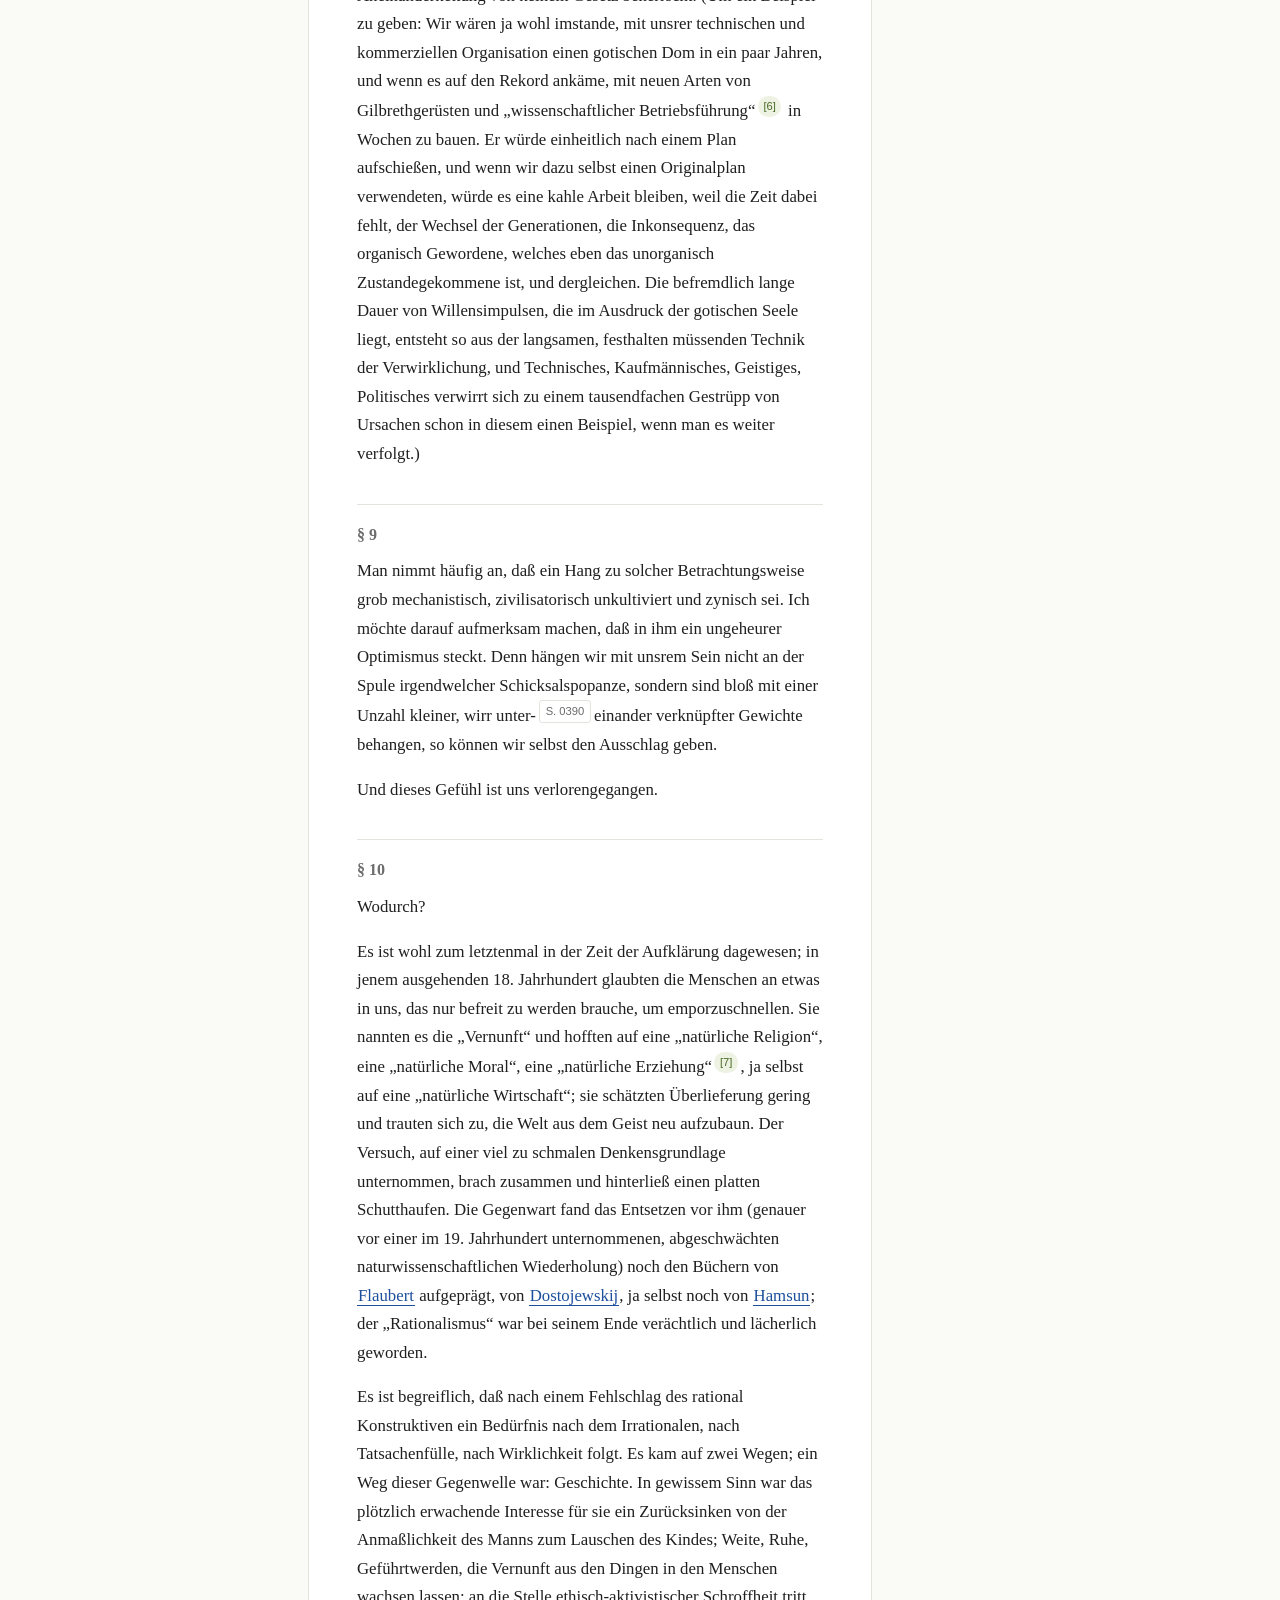
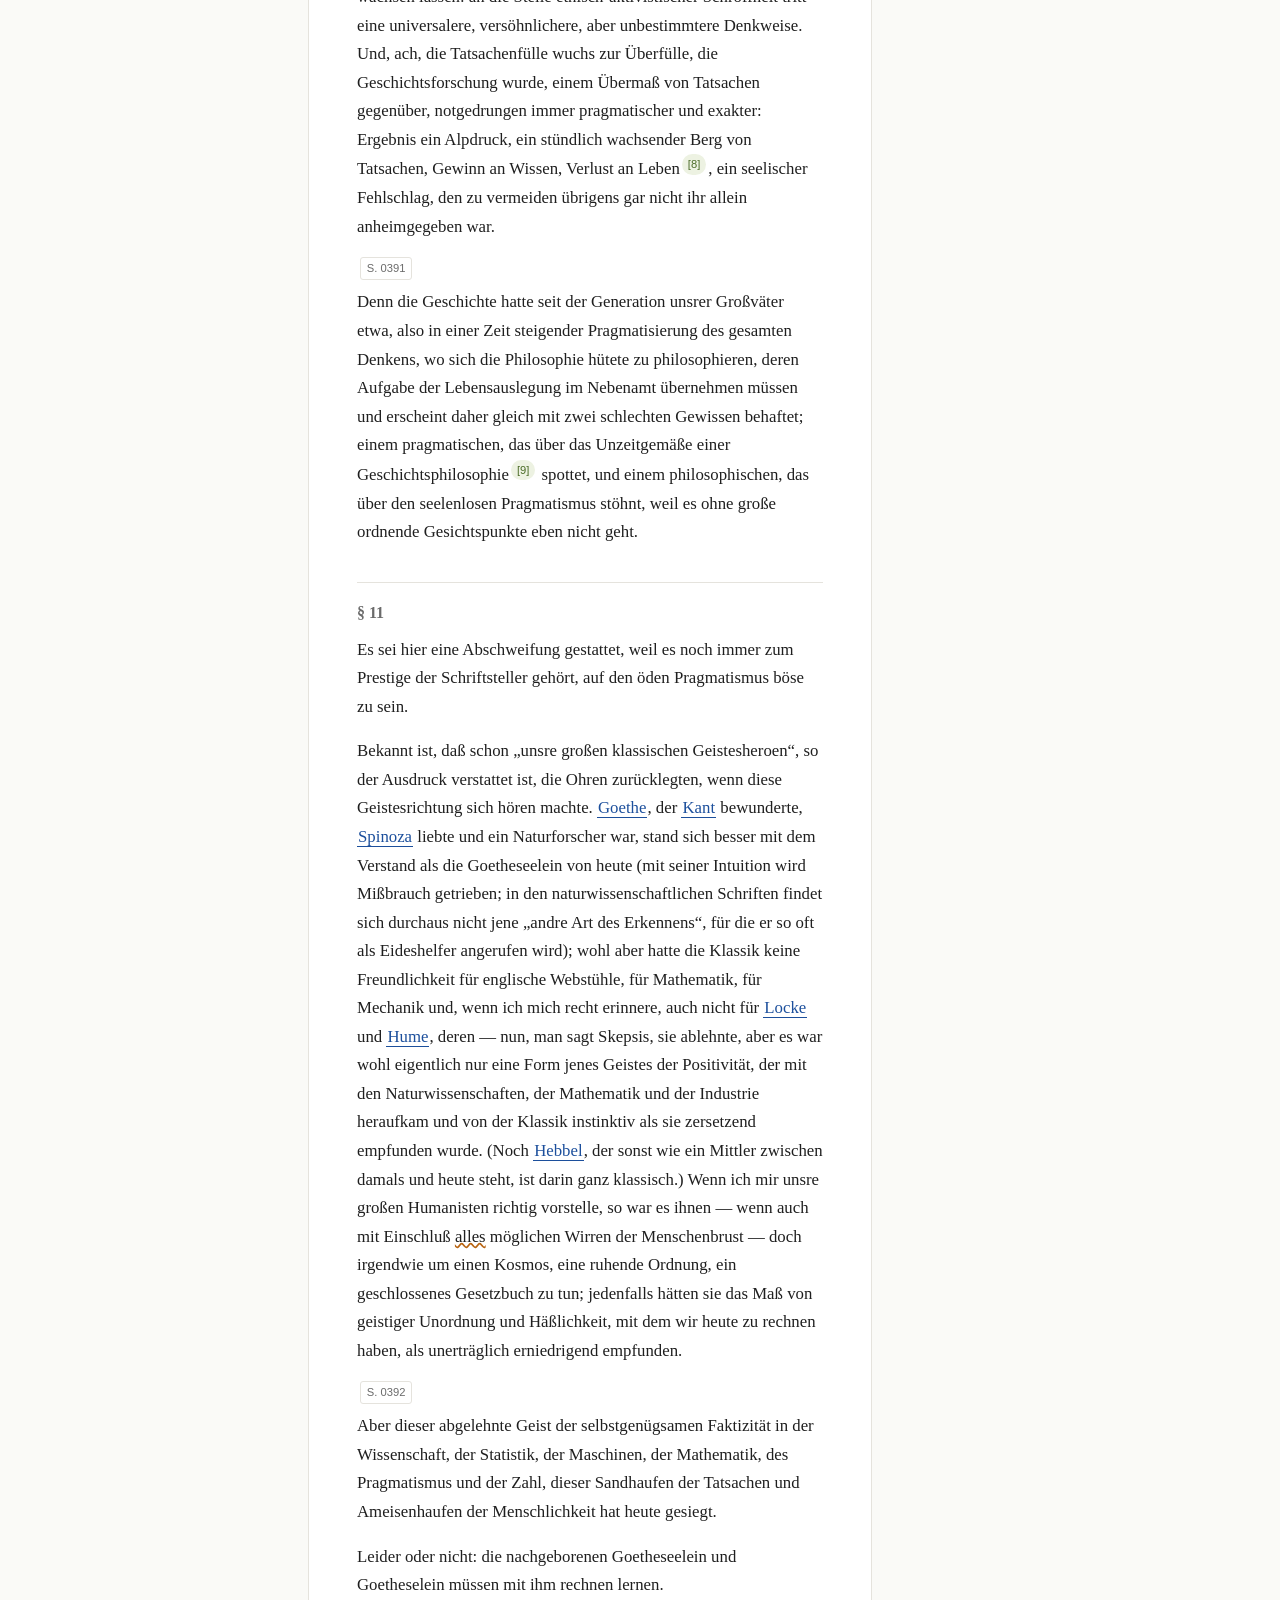
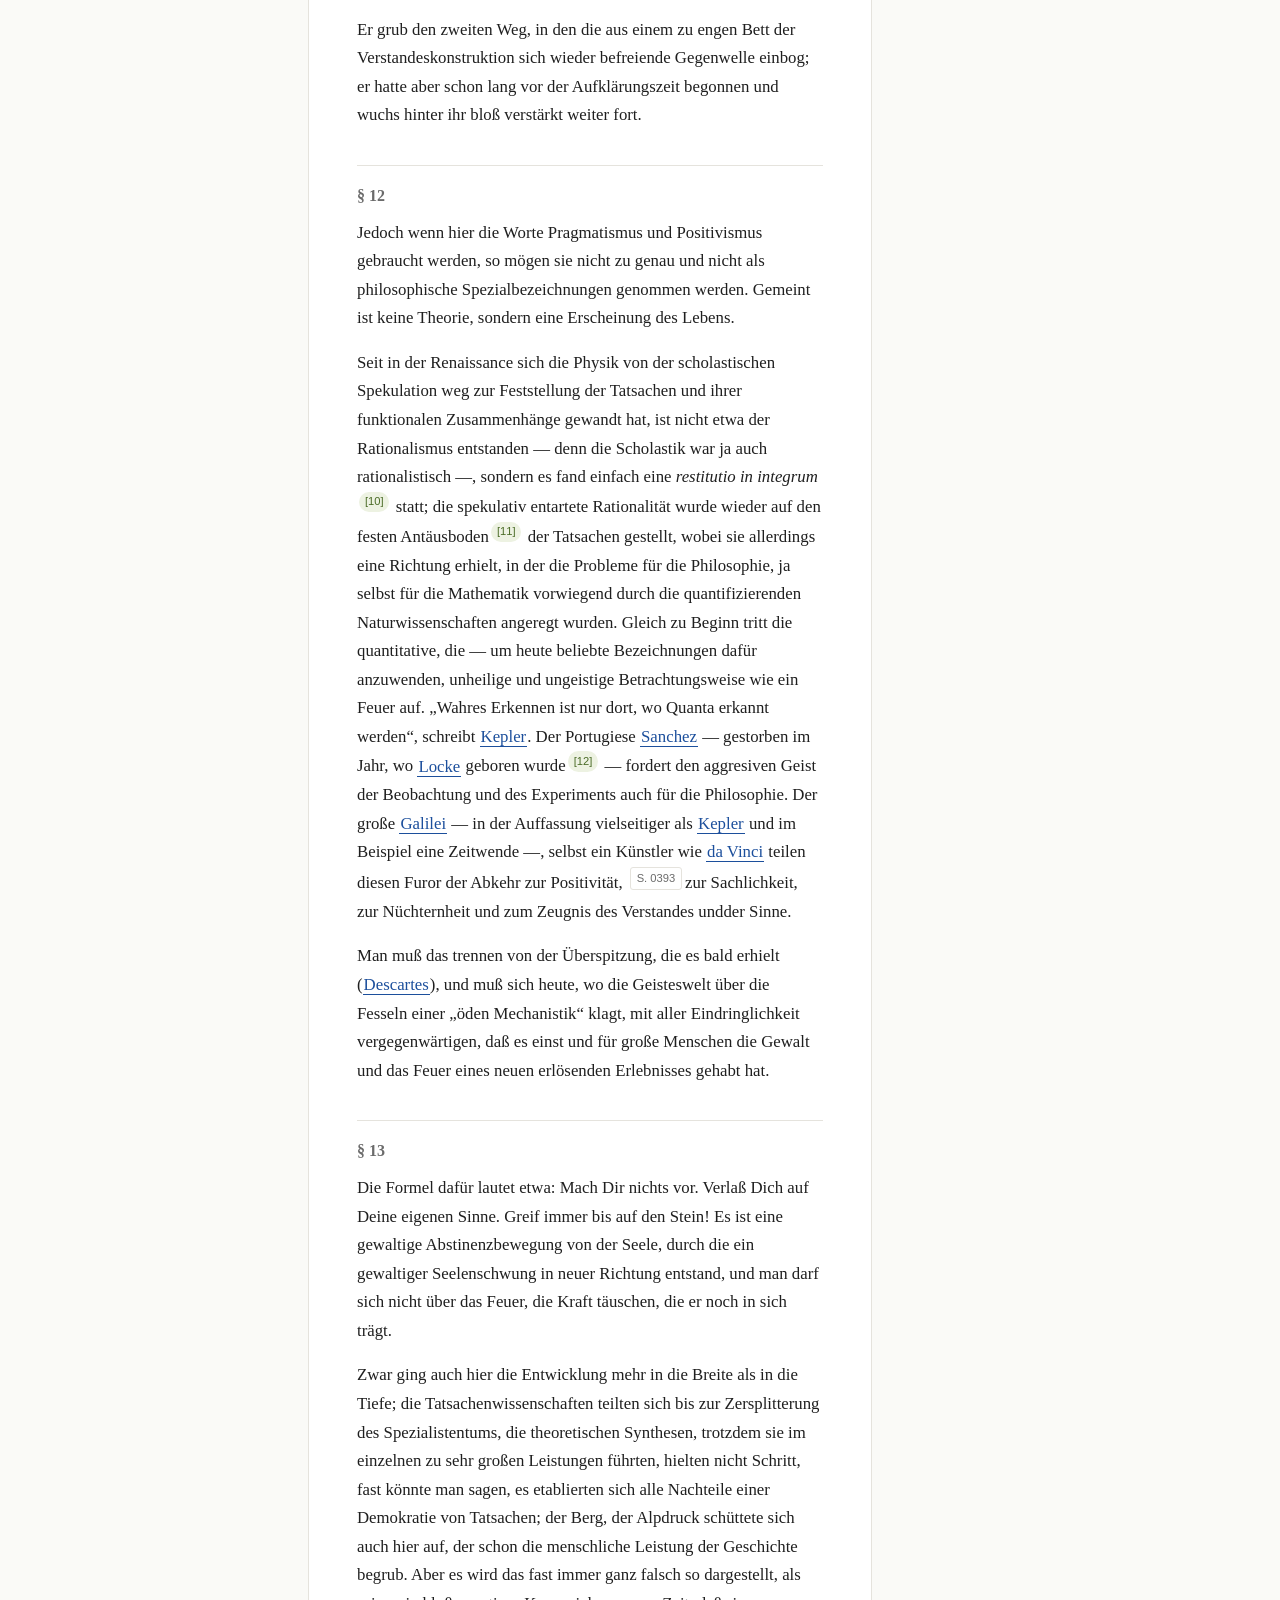
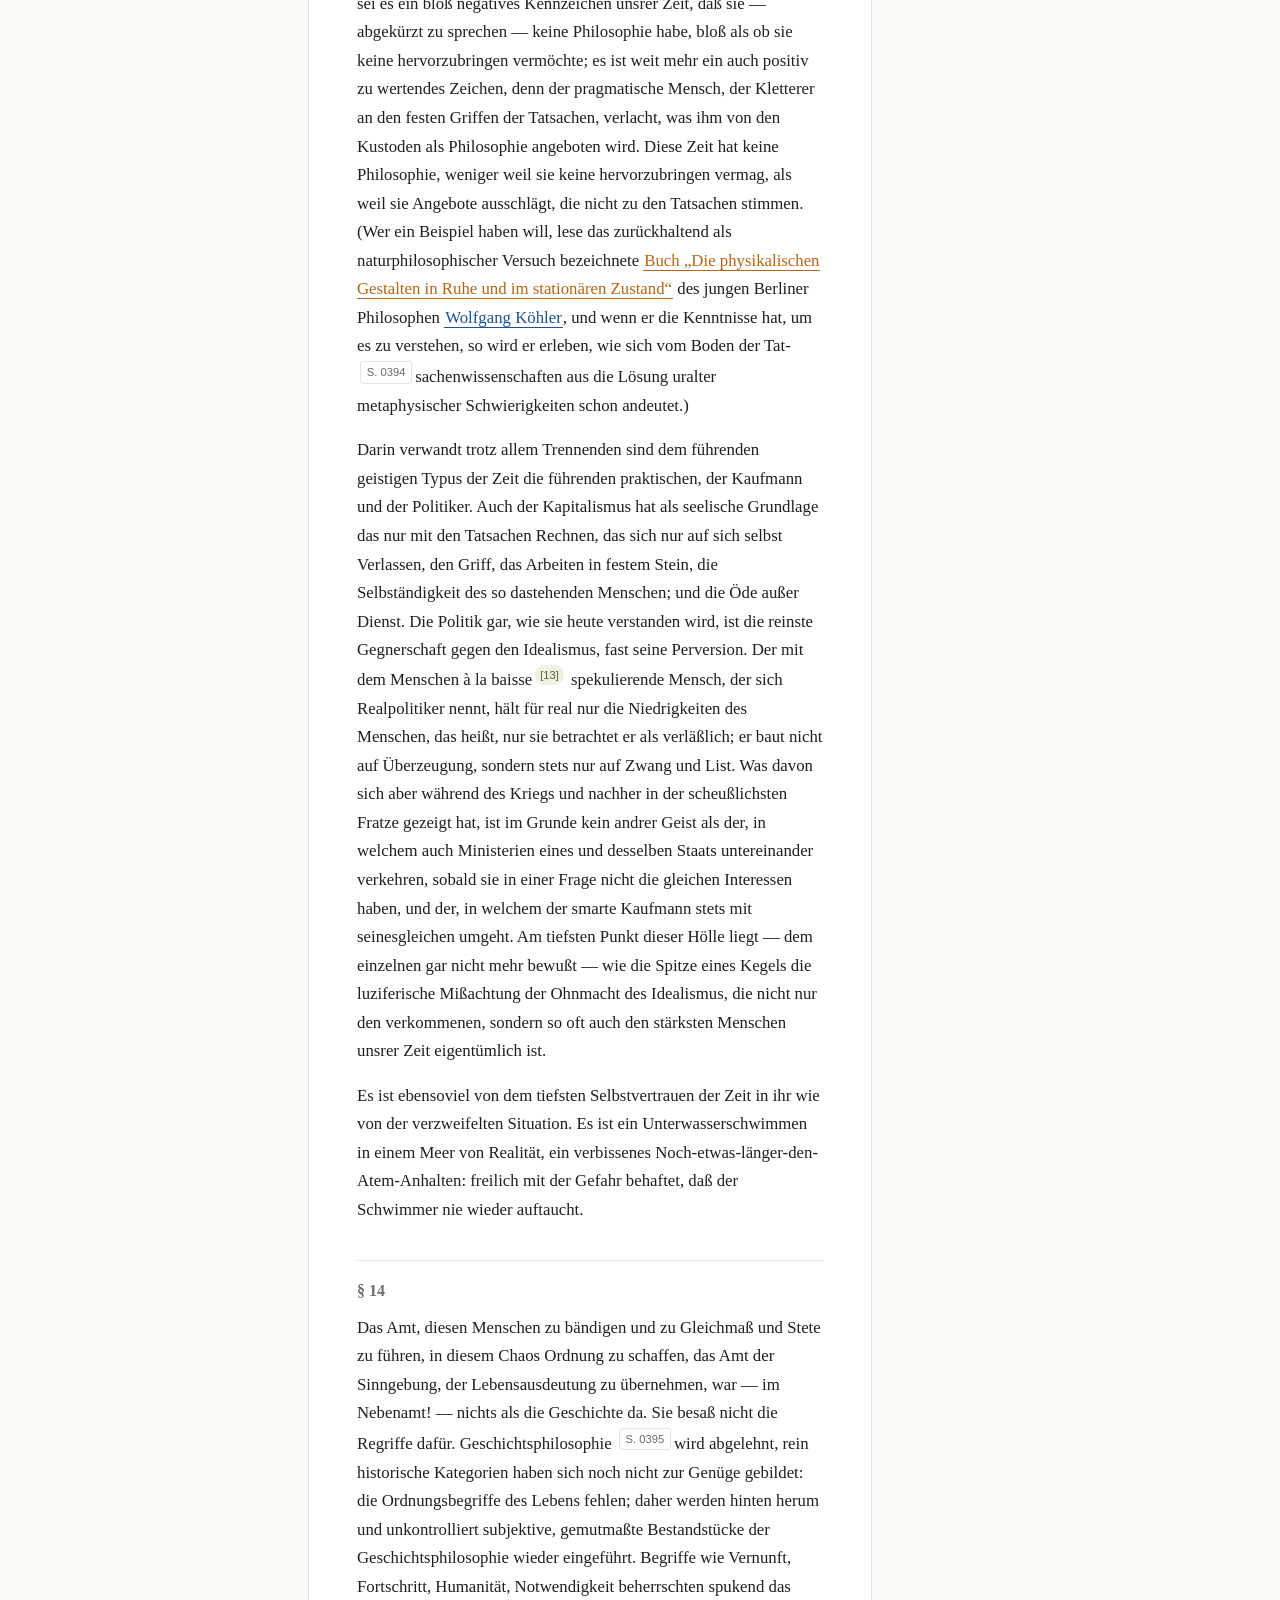
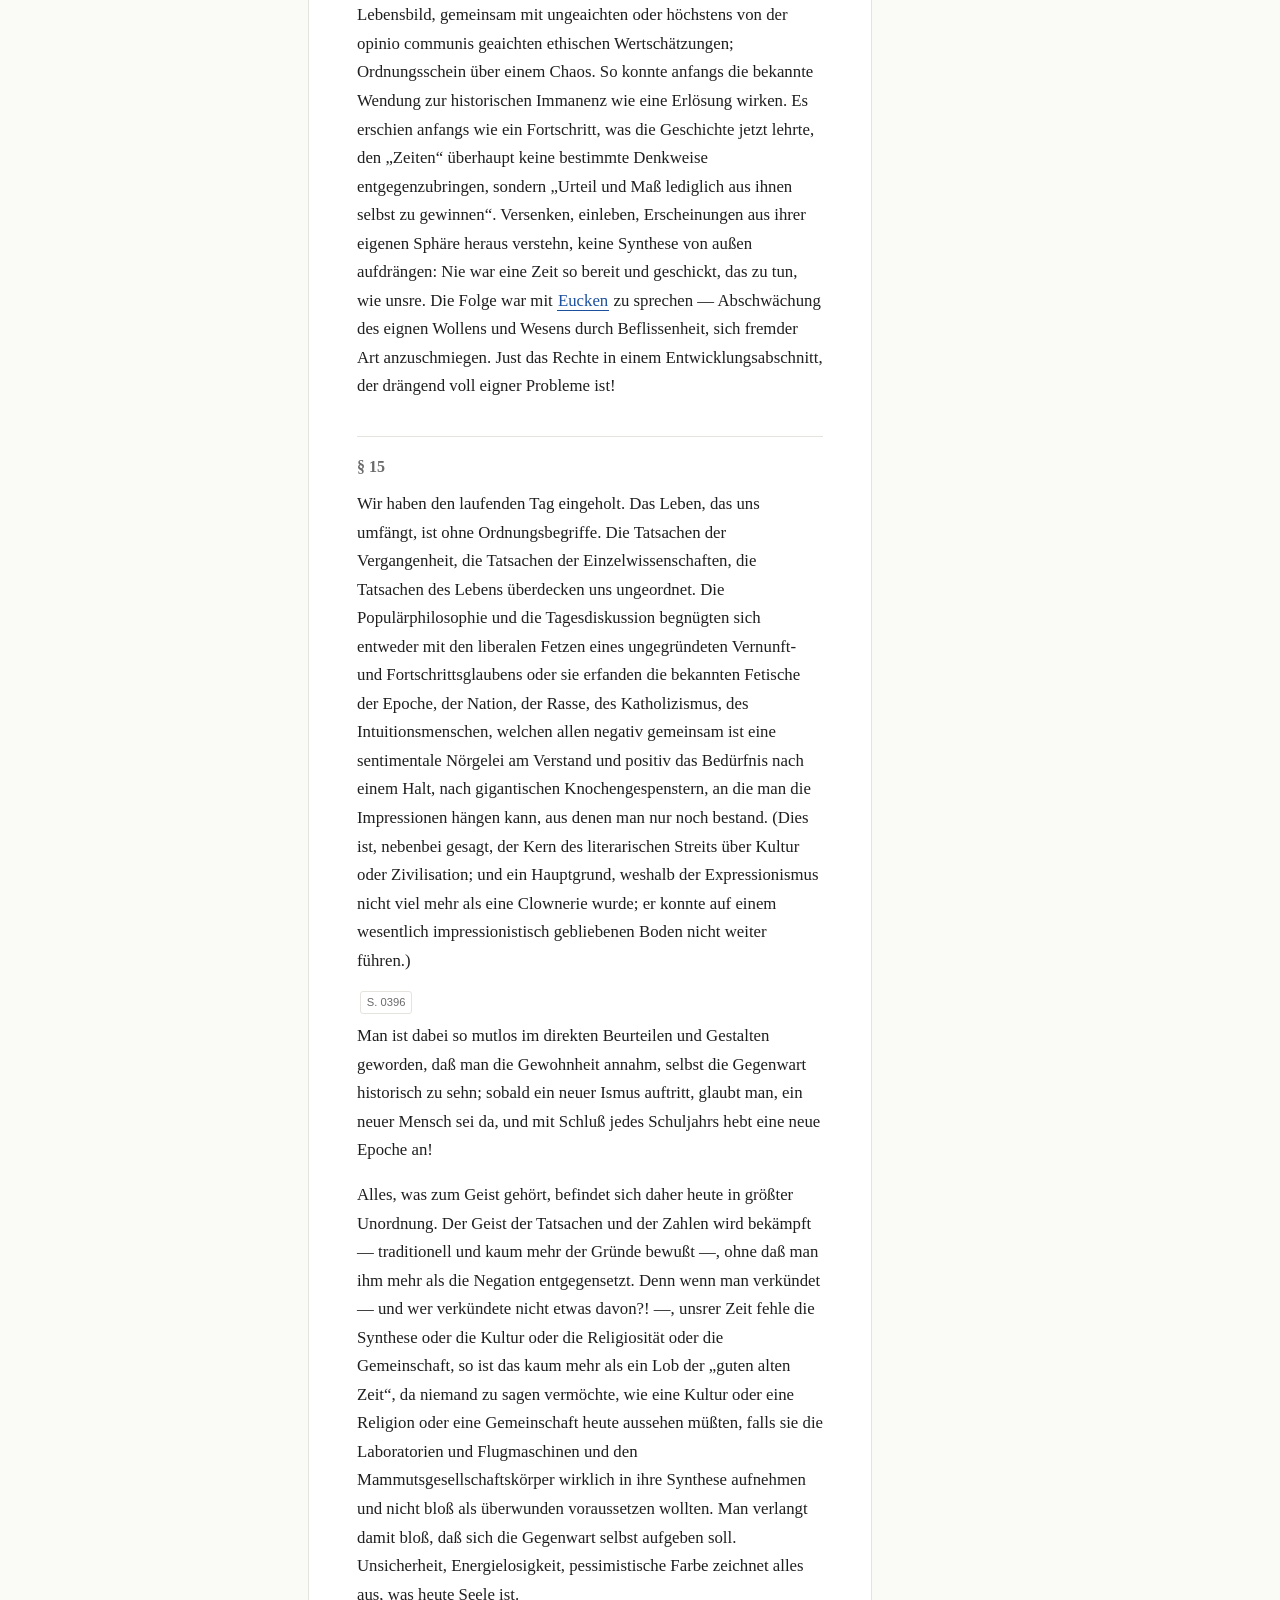
==== commit 99491bbf: "Add TEI download and GitHub repo links in the topbar" ====
--- a/viewer/index.html
+++ b/viewer/index.html
@@ -4,9 +4,11 @@
   <meta charset="UTF-8" />
   <meta name="viewport" content="width=device-width, initial-scale=1.0" />
   <title>Robert Musil – Das hilflose Europa (annotierte Leseansicht)</title>
+  <link rel="icon" type="image/svg+xml" href="../favicon.svg" />
   <link rel="stylesheet" href="viewer.css" />
 </head>
 <body>
+  <div class="topbar-wrap">
   <header class="topbar">
     <div class="topbar-left">
       <h1>Das hilflose Europa</h1>
@@ -27,8 +29,17 @@
           </select>
         </label>
       </div>
+      <div class="meta-links">
+        <a class="meta-link" href="../das_hilflose_europa.xml" download
+           title="TEI-XML herunterladen">TEI&nbsp;↓</a>
+        <a class="meta-link" href="https://github.com/ottosmops/Das-hilflose-Europa"
+           target="_blank" rel="noopener" title="GitHub-Repository öffnen">GitHub&nbsp;↗</a>
+      </div>
     </div>
   </header>
+
+  <div id="search-results" class="search-results" hidden></div>
+  </div>
 
   <main>
     <aside class="index" id="index">
--- a/viewer/viewer.css
+++ b/viewer/viewer.css
@@ -22,13 +22,16 @@
 
 * { box-sizing: border-box; }
 
-html, body { margin: 0; padding: 0; height: 100%; background: var(--bg); color: var(--ink); font-family: var(--serif); }
+html, body { margin: 0; padding: 0; min-height: 100%; background: var(--bg); color: var(--ink); font-family: var(--serif); }
 
 /* ─── Top bar ──────────────────────────────────────────── */
-.topbar {
+.topbar-wrap {
   position: sticky;
   top: 0;
   z-index: 10;
+  background: var(--paper);
+}
+.topbar {
   display: flex;
   justify-content: space-between;
   align-items: center;
@@ -58,6 +61,18 @@
 .dot.person { background: var(--person); }
 .dot.place { background: var(--place); }
 .dot.bibl { background: var(--bibl); }
+.meta-links { display: flex; gap: 0.5rem; align-items: center; }
+.meta-link {
+  font-size: 0.8rem;
+  color: var(--muted);
+  text-decoration: none;
+  padding: 0.25rem 0.55rem;
+  border: 1px solid var(--rule);
+  border-radius: 4px;
+  white-space: nowrap;
+  transition: border-color 0.12s, color 0.12s, background-color 0.12s;
+}
+.meta-link:hover { color: var(--accent); border-color: var(--accent); background: rgba(43,58,85,0.04); }
 
 /* ─── Layout ───────────────────────────────────────────── */
 main {
@@ -233,6 +248,72 @@
 
 /* Search highlight */
 .reading mark.match { background: #fff3a3; padding: 0 1px; border-radius: 2px; }
+.reading mark.match.current { background: #ffb938; outline: 2px solid #ffb938; }
+
+/* Search results panel */
+.search-results {
+  background: #fffdf6;
+  border-bottom: 1px solid var(--rule);
+  padding: 0.6rem 1.25rem 0.8rem;
+  max-height: 280px;
+  overflow-y: auto;
+  font-family: var(--sans);
+  font-size: 0.85rem;
+}
+.search-results[hidden] { display: none; }
+.sr-header {
+  display: flex;
+  justify-content: space-between;
+  align-items: center;
+  gap: 1rem;
+  color: var(--muted);
+  font-size: 0.8rem;
+  margin-bottom: 0.4rem;
+}
+.sr-header .sr-count { color: var(--ink); font-weight: 600; }
+.sr-close {
+  background: transparent;
+  border: none;
+  color: var(--muted);
+  cursor: pointer;
+  font-size: 1rem;
+  padding: 0 0.4rem;
+  line-height: 1;
+}
+.sr-close:hover { color: var(--ink); }
+.sr-list {
+  list-style: none;
+  padding: 0;
+  margin: 0;
+  display: flex;
+  flex-direction: column;
+  gap: 0.15rem;
+}
+.sr-item {
+  display: flex;
+  gap: 0.6rem;
+  align-items: baseline;
+  padding: 0.25rem 0.4rem;
+  border-radius: 3px;
+  cursor: pointer;
+  line-height: 1.4;
+}
+.sr-item:hover { background: rgba(43,58,85,0.06); }
+.sr-section {
+  flex: 0 0 auto;
+  min-width: 2.6rem;
+  font-size: 0.72rem;
+  text-transform: uppercase;
+  letter-spacing: 0.05em;
+  color: var(--muted);
+  font-weight: 500;
+}
+.sr-snippet {
+  flex: 1;
+  color: var(--ink);
+}
+.sr-snippet b.sr-match { background: #fff3a3; padding: 0 1px; border-radius: 2px; font-weight: 600; }
+.sr-empty { padding: 0.2rem 0; color: var(--muted); }
 
 /* Active scroll target highlight */
 .reading .target-flash {
